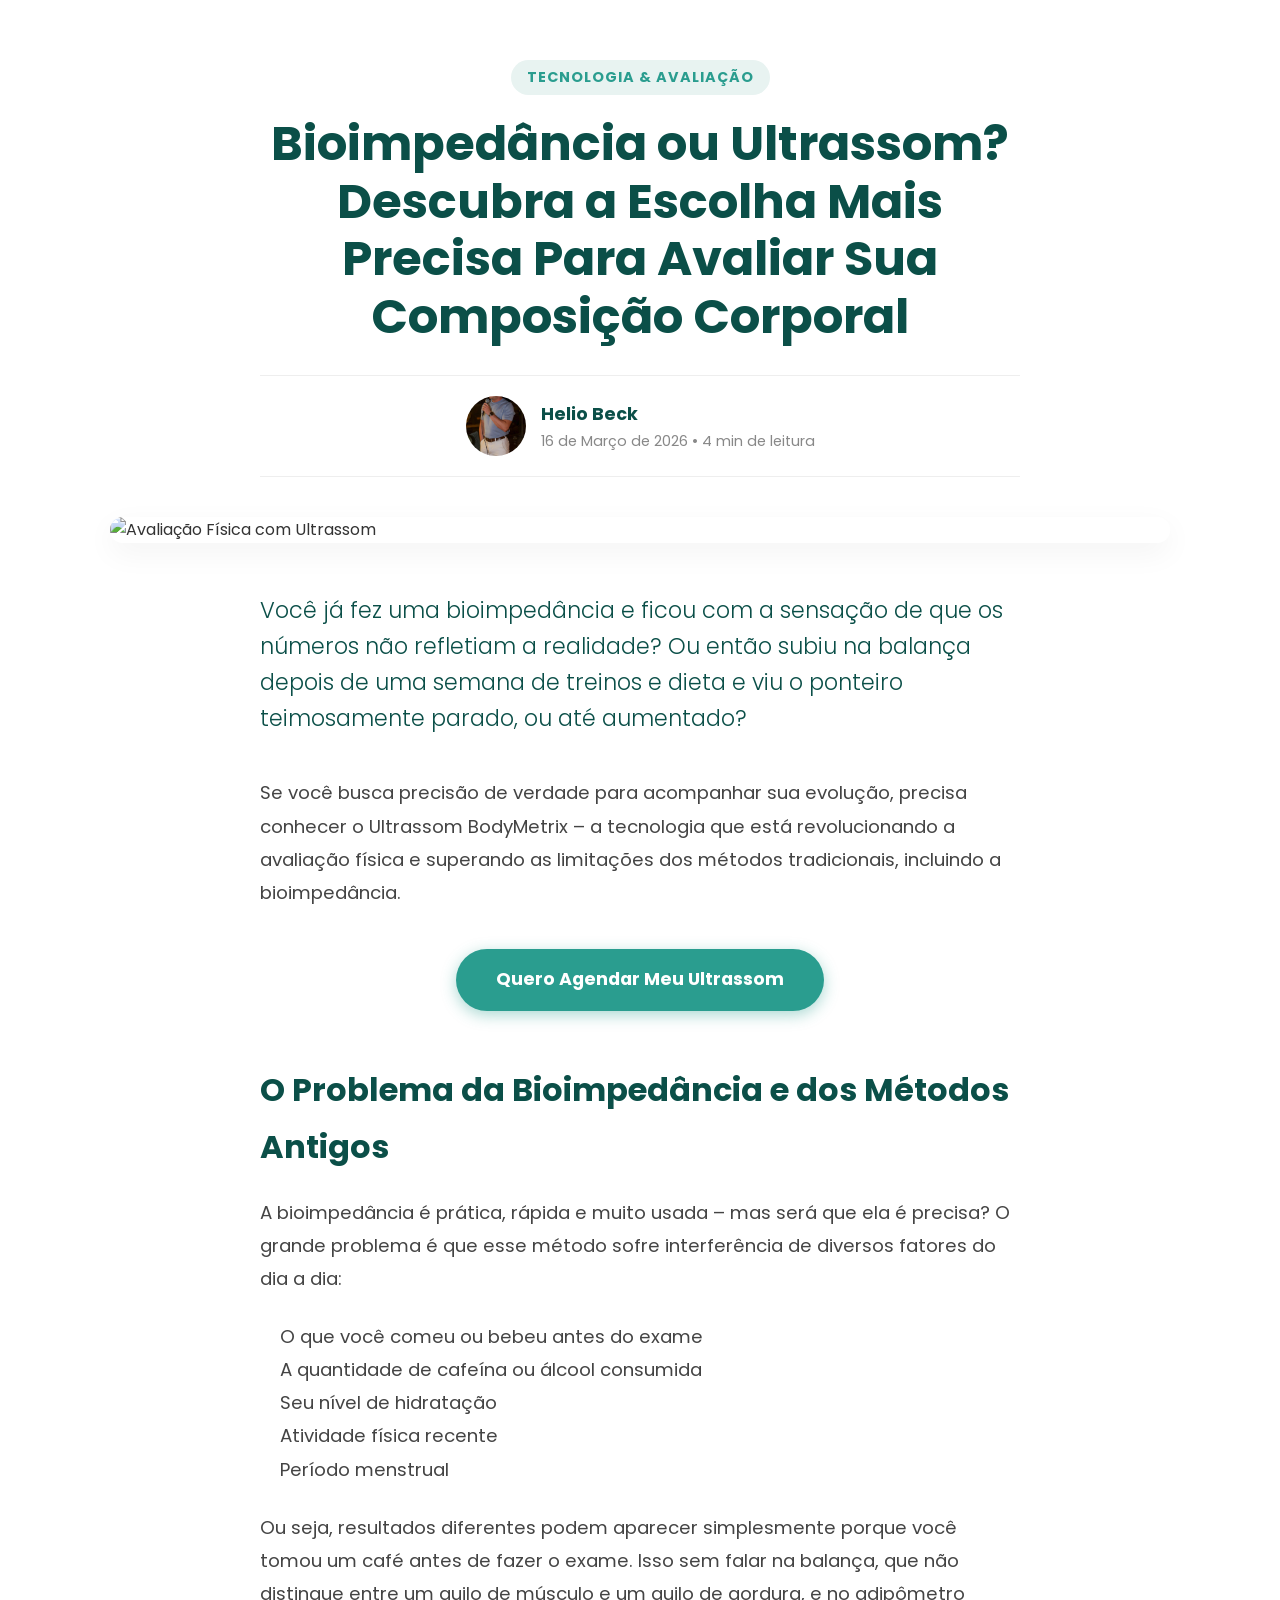
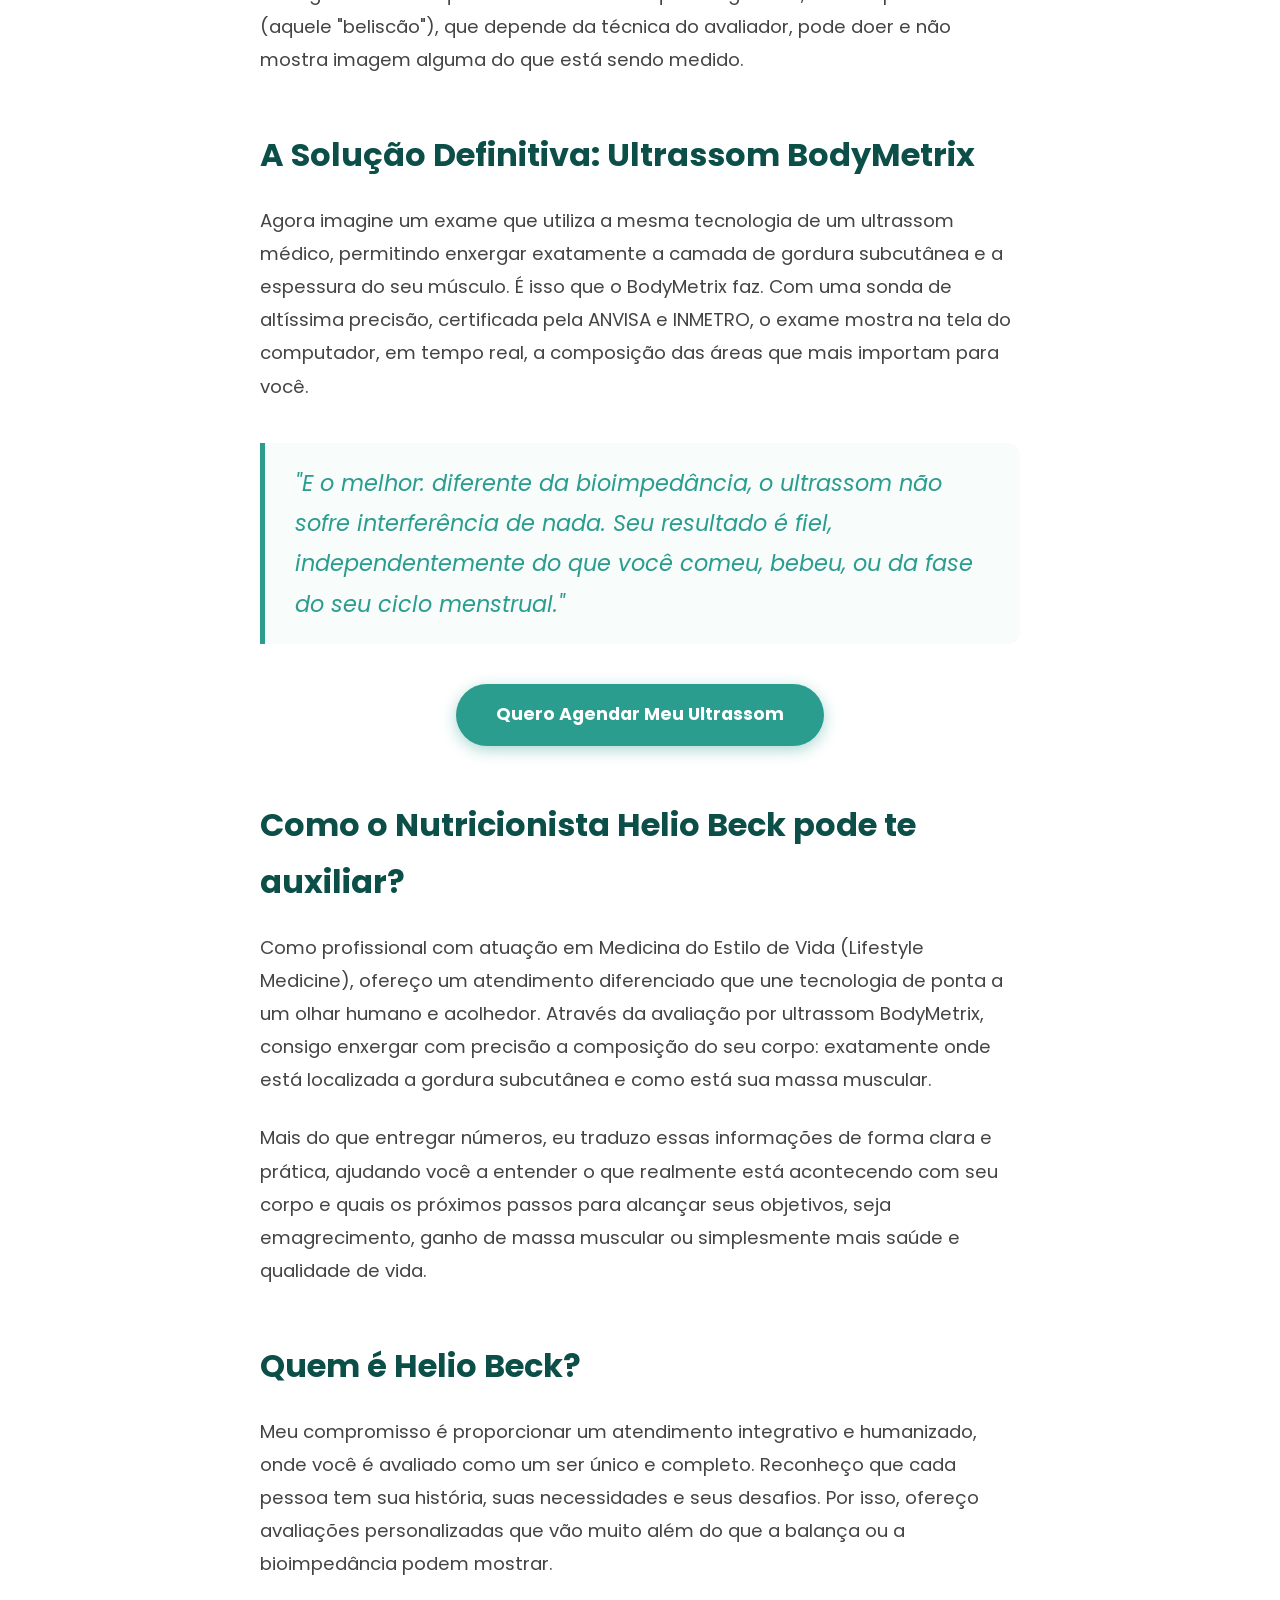
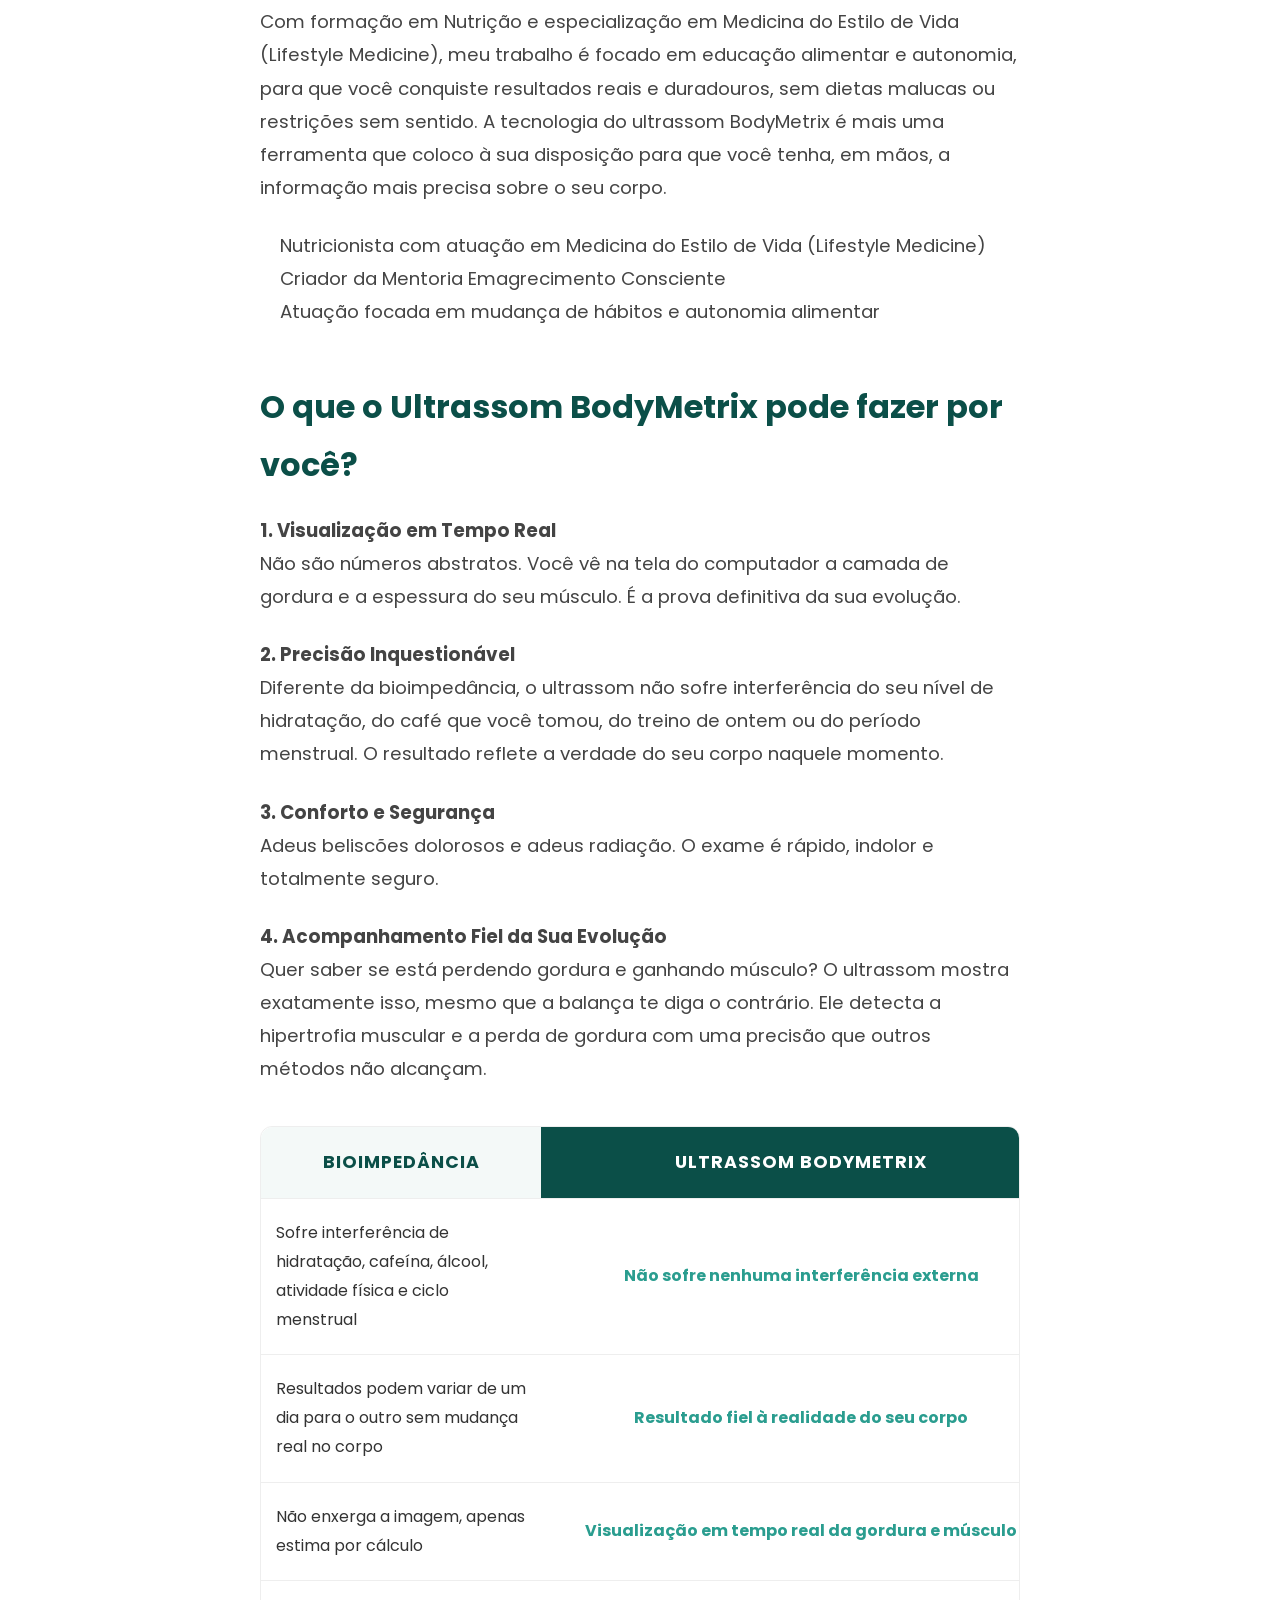
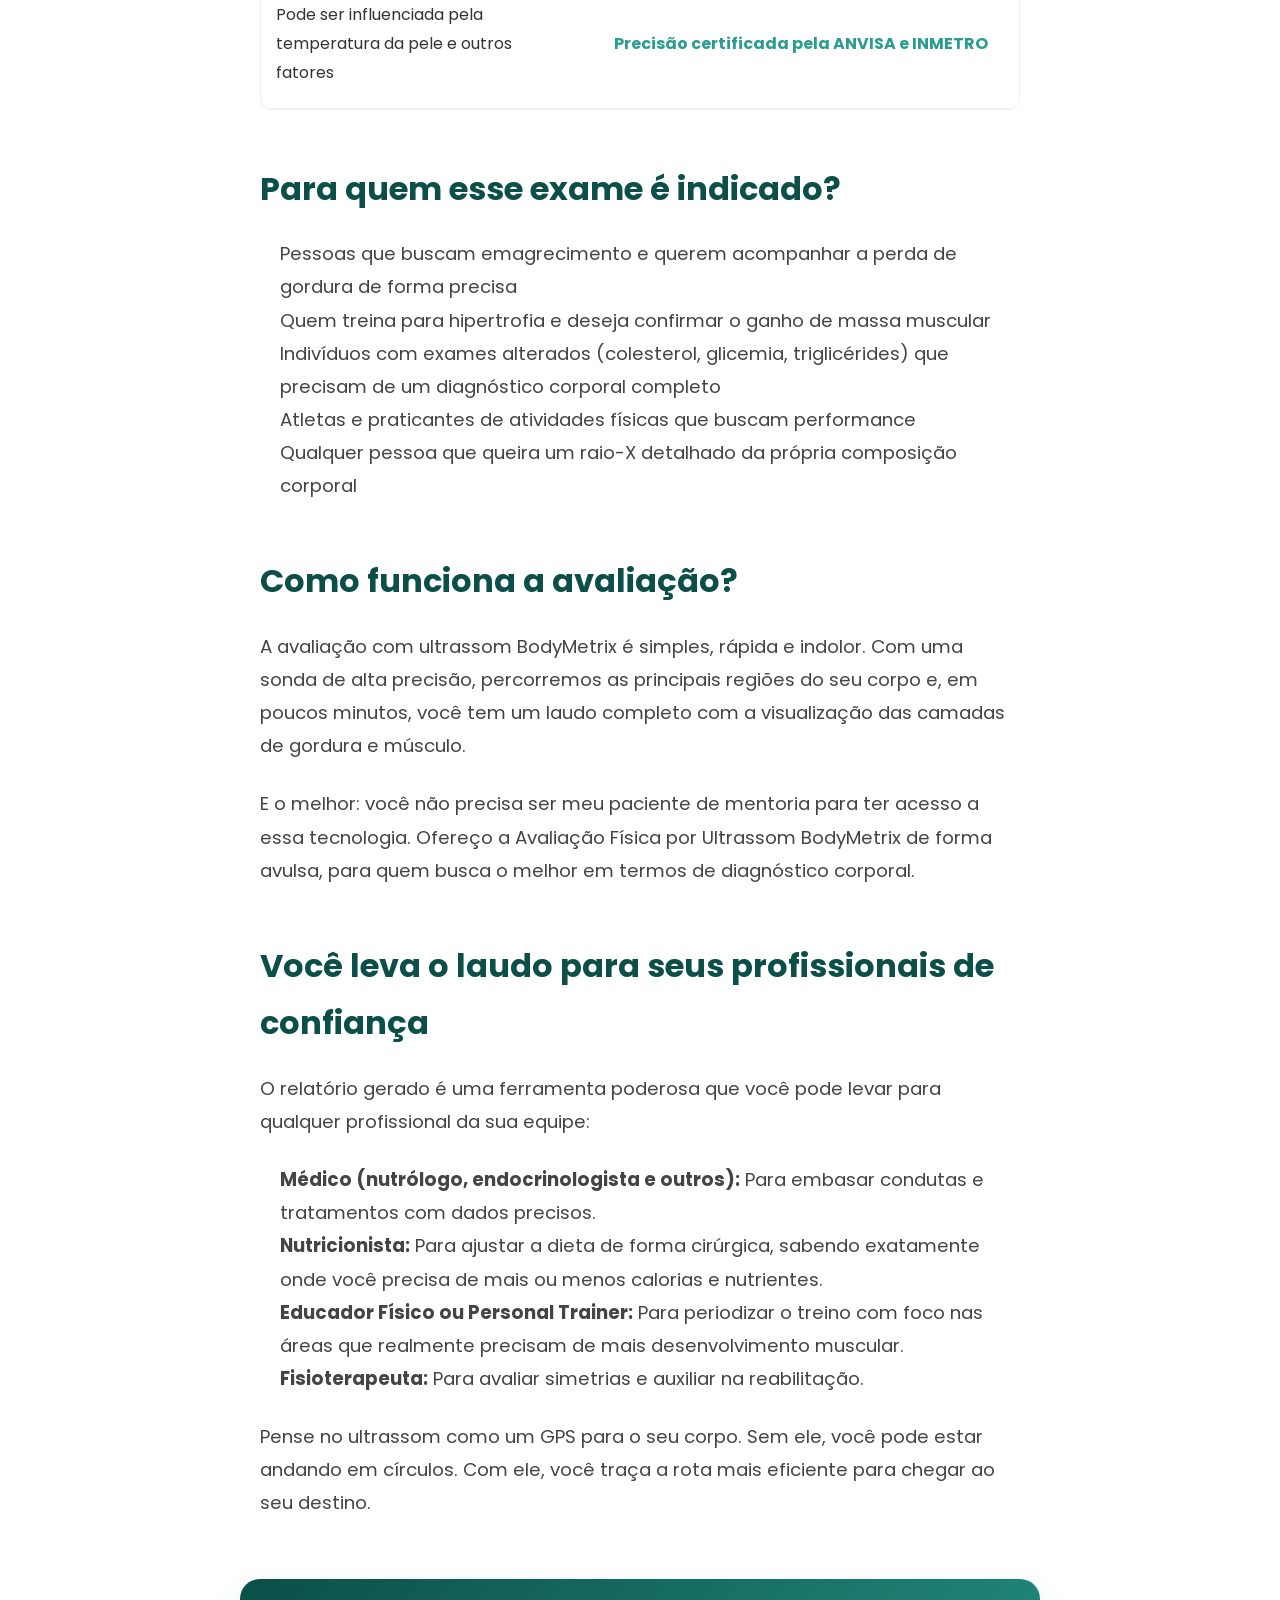
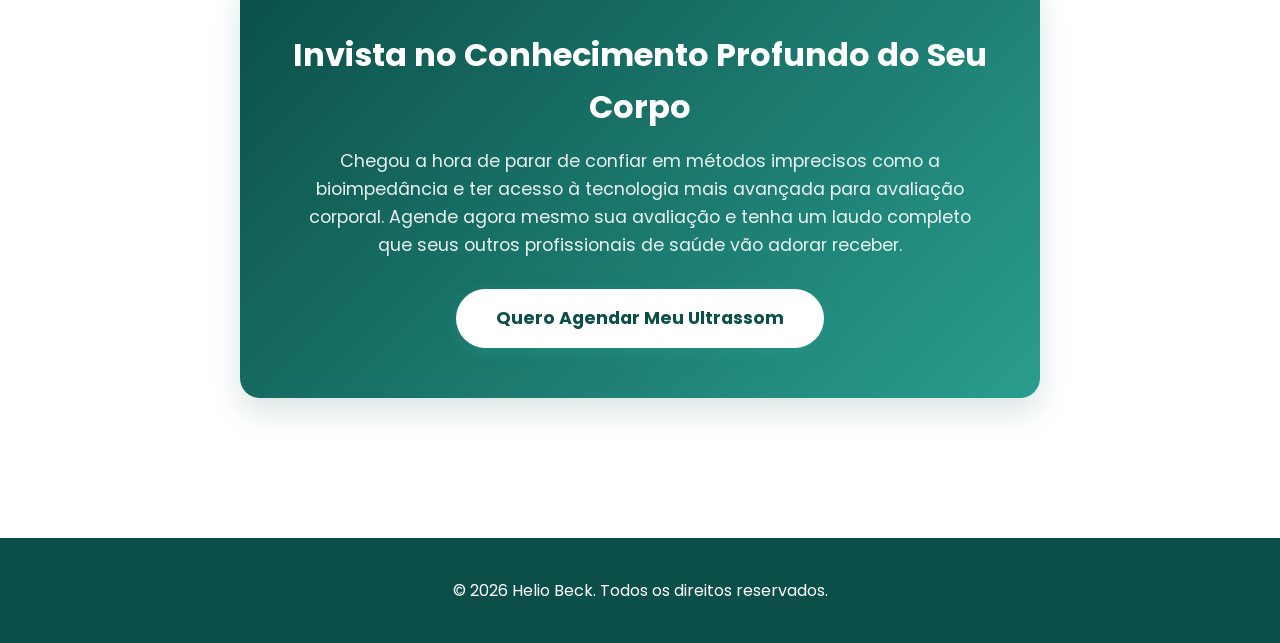
==== artigo.html @ 1b7d2c70 "Paginas blog e artigo criadas, assim como o CSS pra elas e o JS pro blog" ====
<!DOCTYPE html>
<html lang="pt-BR">
<head>
    <meta charset="UTF-8">
    <meta name="viewport" content="width=device-width, initial-scale=1.0">
    <title>Bioimpedância ou Ultrassom? | Helio Beck</title>
    
    <link rel="stylesheet" href="CSS/style.css">
    <link rel="stylesheet" href="CSS/artigo.css">
    
    <link href="https://fonts.googleapis.com/css2?family=Poppins:wght@300;400;600;700&display=swap" rel="stylesheet">
</head>
<body>

    <main class="post-section">
        
        <div class="post-header container-sm">
            <span class="post-tag">Tecnologia & Avaliação</span>
            <h1 class="post-title">Bioimpedância ou Ultrassom? Descubra a Escolha Mais Precisa Para Avaliar Sua Composição Corporal</h1>
            
            <div class="post-meta">
                <div class="author-info">
                    <img src="IMG/WhatsApp Image 2026-03-05 at 21.30.49.jpeg" alt="Helio Beck" class="author-avatar">
                    <div>
                        <strong>Helio Beck</strong>
                        <span>16 de Março de 2026 • 4 min de leitura</span>
                    </div>
                </div>
            </div>
        </div>

        <div class="post-cover container">
            <img src="https://images.unsplash.com/photo-1579684385127-1ef15d508118?ixlib=rb-1.2.1&auto=format&fit=crop&w=1200&q=80" alt="Avaliação Física com Ultrassom">
        </div>

        <article class="post-content container-sm">
            
            <p class="lead">Você já fez uma bioimpedância e ficou com a sensação de que os números não refletiam a realidade? Ou então subiu na balança depois de uma semana de treinos e dieta e viu o ponteiro teimosamente parado, ou até aumentado?</p>

            <p>Se você busca precisão de verdade para acompanhar sua evolução, precisa conhecer o Ultrassom BodyMetrix – a tecnologia que está revolucionando a avaliação física e superando as limitações dos métodos tradicionais, incluindo a bioimpedância.</p>

            <div style="text-align: center; margin: 40px 0;">
                <a href="index.html#contato" class="btn">Quero Agendar Meu Ultrassom</a>
            </div>

            <h2>O Problema da Bioimpedância e dos Métodos Antigos</h2>
            <p>A bioimpedância é prática, rápida e muito usada – mas será que ela é precisa? O grande problema é que esse método sofre interferência de diversos fatores do dia a dia:</p>
            
            <ul style="margin-bottom: 25px; padding-left: 20px;">
                <li>O que você comeu ou bebeu antes do exame</li>
                <li>A quantidade de cafeína ou álcool consumida</li>
                <li>Seu nível de hidratação</li>
                <li>Atividade física recente</li>
                <li>Período menstrual</li>
            </ul>

            <p>Ou seja, resultados diferentes podem aparecer simplesmente porque você tomou um café antes de fazer o exame. Isso sem falar na balança, que não distingue entre um quilo de músculo e um quilo de gordura, e no adipômetro (aquele "beliscão"), que depende da técnica do avaliador, pode doer e não mostra imagem alguma do que está sendo medido.</p>

            <h2>A Solução Definitiva: Ultrassom BodyMetrix</h2>
            <p>Agora imagine um exame que utiliza a mesma tecnologia de um ultrassom médico, permitindo enxergar exatamente a camada de gordura subcutânea e a espessura do seu músculo. É isso que o BodyMetrix faz. Com uma sonda de altíssima precisão, certificada pela ANVISA e INMETRO, o exame mostra na tela do computador, em tempo real, a composição das áreas que mais importam para você.</p>
            
            <blockquote>
                "E o melhor: diferente da bioimpedância, o ultrassom não sofre interferência de nada. Seu resultado é fiel, independentemente do que você comeu, bebeu, ou da fase do seu ciclo menstrual."
            </blockquote>

            <div style="text-align: center; margin: 40px 0;">
                <a href="index.html#contato" class="btn">Quero Agendar Meu Ultrassom</a>
            </div>

            <h2>Como o Nutricionista Helio Beck pode te auxiliar?</h2>
            <p>Como profissional com atuação em Medicina do Estilo de Vida (Lifestyle Medicine), ofereço um atendimento diferenciado que une tecnologia de ponta a um olhar humano e acolhedor. Através da avaliação por ultrassom BodyMetrix, consigo enxergar com precisão a composição do seu corpo: exatamente onde está localizada a gordura subcutânea e como está sua massa muscular.</p>
            
            <p>Mais do que entregar números, eu traduzo essas informações de forma clara e prática, ajudando você a entender o que realmente está acontecendo com seu corpo e quais os próximos passos para alcançar seus objetivos, seja emagrecimento, ganho de massa muscular ou simplesmente mais saúde e qualidade de vida.</p>

            <h2>Quem é Helio Beck?</h2>
            <p>Meu compromisso é proporcionar um atendimento integrativo e humanizado, onde você é avaliado como um ser único e completo. Reconheço que cada pessoa tem sua história, suas necessidades e seus desafios. Por isso, ofereço avaliações personalizadas que vão muito além do que a balança ou a bioimpedância podem mostrar.</p>
            
            <p>Com formação em Nutrição e especialização em Medicina do Estilo de Vida (Lifestyle Medicine), meu trabalho é focado em educação alimentar e autonomia, para que você conquiste resultados reais e duradouros, sem dietas malucas ou restrições sem sentido. A tecnologia do ultrassom BodyMetrix é mais uma ferramenta que coloco à sua disposição para que você tenha, em mãos, a informação mais precisa sobre o seu corpo.</p>
            
            <ul style="margin-bottom: 25px; padding-left: 20px;">
                <li>Nutricionista com atuação em Medicina do Estilo de Vida (Lifestyle Medicine)</li>
                <li>Criador da Mentoria Emagrecimento Consciente</li>
                <li>Atuação focada em mudança de hábitos e autonomia alimentar</li>
            </ul>

            <h2>O que o Ultrassom BodyMetrix pode fazer por você?</h2>
            
            <p><strong>1. Visualização em Tempo Real</strong><br>
            Não são números abstratos. Você vê na tela do computador a camada de gordura e a espessura do seu músculo. É a prova definitiva da sua evolução.</p>
            
            <p><strong>2. Precisão Inquestionável</strong><br>
            Diferente da bioimpedância, o ultrassom não sofre interferência do seu nível de hidratação, do café que você tomou, do treino de ontem ou do período menstrual. O resultado reflete a verdade do seu corpo naquele momento.</p>
            
            <p><strong>3. Conforto e Segurança</strong><br>
            Adeus beliscões dolorosos e adeus radiação. O exame é rápido, indolor e totalmente seguro.</p>
            
            <p><strong>4. Acompanhamento Fiel da Sua Evolução</strong><br>
            Quer saber se está perdendo gordura e ganhando músculo? O ultrassom mostra exatamente isso, mesmo que a balança te diga o contrário. Ele detecta a hipertrofia muscular e a perda de gordura com uma precisão que outros métodos não alcançam.</p>

            <div class="table-responsive" style="margin: 40px 0; border-radius: 12px; overflow: hidden; border: 1px solid #eee;">
                <table class="comparison-table" style="margin: 0; box-shadow: none;">
                    <thead>
                        <tr>
                            <th style="background-color: #f4f9f8; color: var(--secondary-color);">Bioimpedância</th>
                            <th style="background-color: var(--secondary-color); color: white;">Ultrassom BodyMetrix</th>
                        </tr>
                    </thead>
                    <tbody>
                        <tr>
                            <td>Sofre interferência de hidratação, cafeína, álcool, atividade física e ciclo menstrual</td>
                            <td style="color: var(--primary-color); font-weight: bold;">Não sofre nenhuma interferência externa</td>
                        </tr>
                        <tr>
                            <td>Resultados podem variar de um dia para o outro sem mudança real no corpo</td>
                            <td style="color: var(--primary-color); font-weight: bold;">Resultado fiel à realidade do seu corpo</td>
                        </tr>
                        <tr>
                            <td>Não enxerga a imagem, apenas estima por cálculo</td>
                            <td style="color: var(--primary-color); font-weight: bold;">Visualização em tempo real da gordura e músculo</td>
                        </tr>
                        <tr>
                            <td>Pode ser influenciada pela temperatura da pele e outros fatores</td>
                            <td style="color: var(--primary-color); font-weight: bold;">Precisão certificada pela ANVISA e INMETRO</td>
                        </tr>
                    </tbody>
                </table>
            </div>

            <h2>Para quem esse exame é indicado?</h2>
            <ul style="margin-bottom: 25px; padding-left: 20px;">
                <li>Pessoas que buscam emagrecimento e querem acompanhar a perda de gordura de forma precisa</li>
                <li>Quem treina para hipertrofia e deseja confirmar o ganho de massa muscular</li>
                <li>Indivíduos com exames alterados (colesterol, glicemia, triglicérides) que precisam de um diagnóstico corporal completo</li>
                <li>Atletas e praticantes de atividades físicas que buscam performance</li>
                <li>Qualquer pessoa que queira um raio-X detalhado da própria composição corporal</li>
            </ul>

            <h2>Como funciona a avaliação?</h2>
            <p>A avaliação com ultrassom BodyMetrix é simples, rápida e indolor. Com uma sonda de alta precisão, percorremos as principais regiões do seu corpo e, em poucos minutos, você tem um laudo completo com a visualização das camadas de gordura e músculo.</p>
            <p>E o melhor: você não precisa ser meu paciente de mentoria para ter acesso a essa tecnologia. Ofereço a Avaliação Física por Ultrassom BodyMetrix de forma avulsa, para quem busca o melhor em termos de diagnóstico corporal.</p>

            <h2>Você leva o laudo para seus profissionais de confiança</h2>
            <p>O relatório gerado é uma ferramenta poderosa que você pode levar para qualquer profissional da sua equipe:</p>
            <ul style="margin-bottom: 25px; padding-left: 20px;">
                <li><strong>Médico (nutrólogo, endocrinologista e outros):</strong> Para embasar condutas e tratamentos com dados precisos.</li>
                <li><strong>Nutricionista:</strong> Para ajustar a dieta de forma cirúrgica, sabendo exatamente onde você precisa de mais ou menos calorias e nutrientes.</li>
                <li><strong>Educador Físico ou Personal Trainer:</strong> Para periodizar o treino com foco nas áreas que realmente precisam de mais desenvolvimento muscular.</li>
                <li><strong>Fisioterapeuta:</strong> Para avaliar simetrias e auxiliar na reabilitação.</li>
            </ul>
            
            <p>Pense no ultrassom como um GPS para o seu corpo. Sem ele, você pode estar andando em círculos. Com ele, você traça a rota mais eficiente para chegar ao seu destino.</p>

        </article>

        <div class="post-cta container-sm">
            <h3>Invista no Conhecimento Profundo do Seu Corpo</h3>
            <p>Chegou a hora de parar de confiar em métodos imprecisos como a bioimpedância e ter acesso à tecnologia mais avançada para avaliação corporal. Agende agora mesmo sua avaliação e tenha um laudo completo que seus outros profissionais de saúde vão adorar receber.</p>
            <a href="index.html#contato" class="btn">Quero Agendar Meu Ultrassom</a>
        </div>

    </main>

    <footer style="background-color: var(--secondary-color); padding: 40px 0; text-align: center; color: white; margin-top: 60px;">
        <p>&copy; 2026 Helio Beck. Todos os direitos reservados.</p>
    </footer>

</body>
</html>
---- CSS/style.css ----
/* ==================================================
   HELIO BECK - LIFESTYLE MEDICINE & NUTRITION
   Autor: Arthur Alvarenga
================================================== */

/* --- Reset e Variáveis --- */
:root {
    --primary-color: #2A9D8F;
    --secondary-color: #0B4F48;
    --text-color: #333333;
    --light-bg: #F4F9F8;
    --white: #ffffff;
    --font-main: 'Poppins', 'Segoe UI', Tahoma, Geneva, Verdana, sans-serif;
}

* {
    margin: 0;
    padding: 0;
    box-sizing: border-box;
}

html {
    scroll-behavior: smooth;
    scroll-padding-top: 80px;
}

body {
    font-family: var(--font-main);
    color: var(--text-color);
    line-height: 1.6;
    background-color: var(--white);
}

a {
    text-decoration: none;
    color: inherit;
    transition: 0.3s;
}

ul {
    list-style: none;
}

img {
    max-width: 100%;
    display: block;
}

/* --- Layout Geral --- */
.container {
    max-width: 1100px;
    margin: 0 auto;
    padding: 0 20px;
}

section {
    padding-top: 140px;
    padding-bottom: 100px;
}

/* --- Títulos das Seções --- */
h2 {
    text-align: center;
    font-size: 2.5rem;
    margin-bottom: 50px;
    color: var(--secondary-color);
    position: relative;
}

h2::after {
    content: '';
    display: block;
    width: 60px;
    height: 4px;
    background-color: var(--primary-color);
    margin: 15px auto 0;
    border-radius: 2px;
}

/* --- Header & Nav --- */
header {
    background-color: var(--white);
    box-shadow: 0 2px 10px rgba(11, 79, 72, 0.1);
    position: fixed;
    width: 100%;
    top: 0;
    z-index: 1000;
}

.logo-link {
    display: block;
    height: 100px;
    width: 250px;
    overflow: hidden;
    position: relative;
}

.logo-img {
    height: 150px;
    width: auto;
    margin-top: -25px;
    margin-left: -20px;
}

.nav-container {
    display: flex;
    justify-content: space-between;
    align-items: center;
    height: 100px;
}

.nav-links {
    display: flex;
    gap: 25px;
    font-weight: 500;
}

.nav-links a:hover {
    color: var(--primary-color);
}

.nav-btn {
    background-color: var(--secondary-color);
    color: var(--white) !important;
    padding: 10px 24px;
    border-radius: 50px;
    font-weight: 600;
}

.nav-btn:hover {
    background-color: var(--primary-color);
    box-shadow: 0 4px 10px rgba(42, 157, 143, 0.3);
}

.menu-toggle {
    display: none;
}

/* --- HERO SECTION --- */
.hero {
    min-height: 100vh;
    width: 100%;
    display: flex;
    align-items: center;
    justify-content: center;
    text-align: center;
    padding-top: 100px;
    padding-bottom: 0px;
    position: relative;
    overflow: hidden;
    color: var(--white);
    background: linear-gradient(-45deg, #0B4F48, #1a6b63, #2A9D8F, #0e524b);
    background-size: 400% 400%;
    animation: gradientBG 7s ease infinite;
}

.hero::before {
    content: '';
    position: absolute;
    top: -50%;
    left: -50%;
    width: 200%;
    height: 200%;
    background-image: radial-gradient(circle, rgba(255,255,255,0.15) 1px, transparent 2px);
    background-size: 40px 40px;
    animation: moveParticles 60s linear infinite;
    pointer-events: none;
    opacity: 0.7;
}

.hero-content {
    z-index: 2;
    position: relative;
}

.hero-subtitle {
    font-size: 1.5rem;
    font-weight: 300;
    margin-bottom: 1.5rem;
    letter-spacing: 2px;
    text-transform: uppercase;
}

/* Botões Globais */
.btn {
    display: inline-block;
    background-color: var(--primary-color);
    color: var(--white);
    padding: 15px 40px;
    border-radius: 50px;
    font-weight: bold;
    font-size: 1.1rem;
    box-shadow: 0 4px 15px rgba(42, 157, 143, 0.4);
    transition: transform 0.3s, background-color 0.3s;
    border: none;
    cursor: pointer;
}

.btn:hover {
    background-color: var(--white);
    color: var(--secondary-color);
    transform: translateY(-3px);
}

/* --- SEÇÃO SOBRE MIM --- */
.sobre-section {
    padding: 80px 0;
    background-color: var(--white);
}

.sobre-container {
    display: flex;
    align-items: center;
    gap: 60px;
    justify-content: space-between;
}

.sobre-content {
    flex: 1.2;
}

.sobre-image {
    flex: 0.8;
    text-align: right;
}

.sobre-image img {
    border-radius: 16px;
    box-shadow: 0 15px 30px rgba(0,0,0,0.08);
    object-fit: cover;
}

.sobre-content h2 {
    color: var(--secondary-color);
    font-size: 2.2rem;
    margin-bottom: 8px;
    text-align: left;
}

.sobre-content h2::after {
    margin: 15px 0 0;
}

.sobre-subtitle {
    color: var(--primary-color);
    font-size: 1.05rem;
    font-weight: 700;
    text-transform: uppercase;
    letter-spacing: 0.5px;
    margin-bottom: 25px;
    line-height: 1.4;
}

.sobre-content p {
    color: #555;
    font-size: 1.05rem;
    margin-bottom: 15px;
}

.pilares-grid {
    display: grid;
    grid-template-columns: 1fr 1fr;
    gap: 20px;
    margin-top: 35px;
}

.pilar-item {
    display: flex;
    align-items: flex-start;
    gap: 15px;
    background: #f8fcfb;
    padding: 18px;
    border-radius: 12px;
    border-left: 4px solid var(--primary-color);
    transition: transform 0.3s ease;
}

.pilar-item:hover {
    transform: translateX(5px);
    background: var(--white);
    box-shadow: 0 5px 15px rgba(42, 157, 143, 0.1);
}

.pilar-icon {
    font-size: 1.8rem;
    line-height: 1;
}

.pilar-texto h4 {
    color: var(--secondary-color);
    font-size: 1.05rem;
    margin-bottom: 5px;
}

.pilar-texto p {
    font-size: 0.9rem;
    margin-bottom: 0;
    color: #666;
}

/* --- SEÇÃO JORNADA --- */
.journey-section {
    background-color: var(--white);
    position: relative;
    padding-bottom: 100px;
}

.section-subtitle {
    text-align: center;
    max-width: 600px;
    margin: -30px auto 50px auto;
    color: #666;
    font-size: 1.1rem;
}

.journey-grid {
    display: grid;
    grid-template-columns: repeat(auto-fit, minmax(300px, 1fr));
    gap: 30px;
}

.journey-card {
    background: #fff;
    border: 1px solid rgba(0,0,0,0.05);
    border-radius: 16px;
    padding: 40px 30px;
    position: relative;
    box-shadow: 0 5px 20px rgba(0,0,0,0.03);
    transition: all 0.8s cubic-bezier(0.23, 1, 0.32, 1);
    overflow: hidden;
    z-index: 1;
}

.journey-card:hover {
    transform: translateY(-10px);
    box-shadow: 0 30px 60px rgba(11, 79, 72, 0.15);
    border-color: var(--primary-color);
    background: linear-gradient(135deg, #f8fcfb 0%, #e0f2f1 100%);
}

.journey-number {
    position: absolute;
    top: -5px;
    right: 5px;
    font-size: 7rem;
    font-weight: 700;
    color: var(--primary-color);
    line-height: 1;
    z-index: -1;
    opacity: 0.03;
    transform: scale(0.9);
    transition: all 1.7s cubic-bezier(0.23, 1, 0.32, 1);
}

.journey-card:hover .journey-number {
    opacity: 0.2;
    transform: scale(1.1);
}

.journey-card h3 {
    font-size: 1.3rem;
    color: var(--secondary-color);
    margin-bottom: 15px;
    position: relative;
}

.journey-card p {
    font-size: 0.95rem;
    color: #666;
    position: relative;
}

/* --- SEÇÃO TECNOLOGIA --- */
.tech-section {
    background-color: #f8fcfb;
    padding-bottom: 120px;
}

.tech-header {
    text-align: center;
    max-width: 800px;
    margin: 0 auto 60px auto;
}

.tech-header h2 { margin-bottom: 0; }
.tech-header .section-subtitle { margin-top: 30px; }

.tech-content {
    display: flex;
    align-items: center;
    gap: 60px;
    margin-bottom: 80px;
}

.tech-text { flex: 1.2; }

.tech-text h3 {
    color: var(--secondary-color);
    font-size: 1.8rem;
    margin-bottom: 20px;
    font-weight: 700;
}

.tech-text p {
    font-size: 1.05rem;
    color: #555;
    margin-bottom: 30px;
}

.tech-benefits-list {
    display: flex;
    flex-direction: column;
    gap: 25px;
}

.tech-benefits-list li {
    display: flex;
    align-items: flex-start;
    gap: 15px;
}

.tech-check {
    font-size: 1.5rem;
    background: var(--white);
    width: 50px;
    height: 50px;
    display: flex;
    align-items: center;
    justify-content: center;
    border-radius: 12px;
    box-shadow: 0 5px 15px rgba(42, 157, 143, 0.15);
    flex-shrink: 0;
}

.tech-benefits-list strong {
    color: var(--secondary-color);
    display: block;
    margin-bottom: 5px;
    font-size: 1.1rem;
}

.tech-benefits-list div {
    color: #666;
    font-size: 0.95rem;
}

.tech-image-wrapper {
    flex: 1;
    position: relative;
    border-radius: 20px;
}

.tech-image-wrapper img {
    border-radius: 20px;
    box-shadow: 0 20px 40px rgba(0,0,0,0.1);
    position: relative;
    z-index: 2;
}

.tech-badge {
    position: absolute;
    bottom: -20px;
    left: -20px;
    background: var(--primary-color);
    color: var(--white);
    padding: 20px 30px;
    border-radius: 16px;
    box-shadow: 0 10px 20px rgba(42, 157, 143, 0.3);
    z-index: 3;
    animation: floatBadge 4s ease-in-out infinite;
}

.tech-badge span {
    display: block;
    font-size: 0.85rem;
    text-transform: uppercase;
    letter-spacing: 1px;
    opacity: 0.8;
}

.tech-badge strong {
    font-size: 1.5rem;
    font-weight: 700;
}

.tech-comparison-wrapper {
    background: var(--white);
    border-radius: 20px;
    padding: 40px;
    box-shadow: 0 15px 40px rgba(0,0,0,0.04);
    border: 1px solid rgba(0,0,0,0.05);
}

.comparison-title {
    text-align: center;
    color: var(--secondary-color);
    font-size: 1.8rem;
    margin-bottom: 30px;
}

.tech-table th { background-color: #f4f9f8; }
.tech-table td:not(:first-child) { font-size: 0.95rem; }

/* --- SEÇÃO PACOTES --- */
.pricing-section {
    background-color: #f9f9f9;
    padding-bottom: 100px;
}

.pricing-grid {
    display: grid;
    grid-template-columns: repeat(auto-fit, minmax(320px, 1fr));
    gap: 30px;
    margin-top: 40px;
    align-items: center; 
}

.pricing-card {
    background: var(--white);
    border-radius: 20px;
    padding: 40px 30px;
    box-shadow: 0 10px 30px rgba(0,0,0,0.05);
    border: 1px solid rgba(0,0,0,0.05);
    display: flex;
    flex-direction: column;
    height: 100%;
    position: relative;
    z-index: 1;
    transition: all 0.4s cubic-bezier(0.25, 0.8, 0.25, 1);
}

.pricing-grid:has(.pricing-card:hover) .pricing-card:not(:hover) {
    filter: blur(4px);
    opacity: 0.6;
    transform: scale(0.98);
}

.pricing-card:hover {
    transform: scale(1.05) translateY(-10px); 
    box-shadow: 0 25px 50px rgba(11, 79, 72, 0.2); 
    border-color: var(--primary-color);
    z-index: 2; 
}

.pricing-header {
    text-align: center;
    margin-bottom: 20px;
    border-bottom: 1px solid #eee;
    padding-bottom: 20px;
}

.pricing-header h3 {
    color: var(--secondary-color);
    font-size: 1.8rem;
    font-weight: 700;
}

.plan-duration {
    color: var(--primary-color);
    font-weight: 600;
    font-size: 0.95rem;
    text-transform: uppercase;
    letter-spacing: 1px;
}

.pricing-focus {
    background: var(--light-bg);
    text-align: center;
    padding: 10px;
    border-radius: 8px;
    margin-bottom: 25px;
    font-size: 0.9rem;
    color: var(--secondary-color);
    font-weight: 600;
}

.pricing-features {
    flex-grow: 1;
    margin-bottom: 30px;
}

.pricing-features li {
    margin-bottom: 15px;
    font-size: 0.95rem;
    color: #555;
    position: relative;
    padding-left: 25px;
}

.pricing-features li::before {
    content: '✓';
    position: absolute;
    left: 0;
    top: 0;
    color: var(--primary-color);
    font-weight: 900;
}

.pricing-price {
    text-align: center;
    margin-bottom: 30px;
    font-size: 3rem;
    font-weight: 700;
    color: var(--secondary-color);
    line-height: 1;
}

.pricing-price .currency {
    font-size: 1.5rem;
    vertical-align: super;
    margin-right: 5px;
    color: #888;
}

.pricing-price .installments {
    display: block;
    font-size: 0.9rem;
    color: #888;
    font-weight: 400;
    margin-top: 10px;
}

.pricing-btn {
    text-align: center;
    width: 100%;
    padding: 15px;
    font-size: 1rem;
    border: 2px solid var(--primary-color);
    background: transparent;
    color: var(--primary-color);
    border-radius: 50px;
    font-weight: bold;
    transition: 0.3s;
}

.pricing-btn:hover {
    background: var(--primary-color);
    color: var(--white);
}

.popular-tag {
    position: absolute;
    top: -15px;
    left: 50%;
    transform: translateX(-50%);
    background: var(--primary-color);
    color: var(--white);
    padding: 5px 20px;
    border-radius: 20px;
    font-size: 0.8rem;
    font-weight: 700;
    letter-spacing: 1px;
    text-transform: uppercase;
}

.premium-pricing {
    background: var(--secondary-color); 
}

.premium-pricing .pricing-header h3,
.premium-pricing .plan-duration,
.premium-pricing .pricing-features li,
.premium-pricing .pricing-price {
    color: var(--white);
}

.premium-pricing .pricing-price .currency,
.premium-pricing .pricing-price .installments {
    color: rgba(255,255,255,0.7);
}

.premium-pricing .pricing-focus {
    background: rgba(255,255,255,0.1);
    color: var(--white);
}

.premium-pricing .pricing-btn {
    border-color: var(--white);
    color: var(--white);
}

.premium-pricing .pricing-btn:hover {
    background: var(--white);
    color: var(--secondary-color);
}

/* --- CARDS SECUNDÁRIOS (Ultrassom e Ebook) --- */
.cards-secundarios-grid {
    display: grid;
    grid-template-columns: 1fr 1fr;
    gap: 30px;
    margin-top: 50px;
    align-items: stretch;
}

.card-ultrassom {
    background-color: var(--white);
    border-radius: 16px;
    box-shadow: 0 8px 25px rgba(0,0,0,0.04);
    border-left: 6px solid var(--secondary-color);
    padding: 35px 30px;
    display: flex;
    flex-direction: column;
}

.tag-avulso, .tag-gratis-reversa {
    padding: 6px 16px;
    border-radius: 20px;
    font-size: 0.85rem;
    font-weight: 700;
    display: inline-block;
    margin-bottom: 20px;
    align-self: flex-start;
}

.tag-avulso {
    background-color: #e8f3f1;
    color: var(--primary-color);
}

.card-ultrassom h3 {
    color: var(--secondary-color);
    font-size: 1.6rem;
    margin-bottom: 15px;
    line-height: 1.3;
}

.card-ultrassom p {
    color: #555;
    font-size: 0.95rem;
    line-height: 1.6;
    margin-bottom: 30px;
    flex-grow: 1;
}

.card-ultrassom-footer {
    display: flex;
    justify-content: space-between;
    align-items: center;
    margin-top: auto;
}

.card-ultrassom-footer .preco {
    font-size: 2.2rem;
    font-weight: 800;
    color: var(--secondary-color);
    display: flex;
    align-items: flex-start;
    gap: 4px;
}

.card-ultrassom-footer .moeda {
    font-size: 1rem;
    margin-top: 6px;
    color: #777;
    font-weight: 700;
}

/* E-book Destaque */
.card-ebook-destaque {
    background: linear-gradient(135deg, var(--secondary-color) 0%, #146c63 100%);
    border-radius: 16px;
    padding: 30px;
    display: flex;
    align-items: center;
    gap: 25px;
    box-shadow: 0 12px 30px rgba(11, 79, 72, 0.15);
    transition: transform 0.3s ease;
}

.card-ebook-destaque:hover {
    transform: translateY(-3px);
}

.ebook-img-wrapper {
    flex: 0.8;
    display: flex;
    justify-content: center;
}

.ebook-img-wrapper img {
    max-width: 100%;
    filter: drop-shadow(0 10px 15px rgba(0,0,0,0.25));
    animation: floatBadge 6s ease-in-out infinite;
}

.ebook-info {
    flex: 1.2;
    display: flex;
    flex-direction: column;
    align-items: flex-start;
}

.tag-gratis-reversa {
    background-color: rgba(255, 255, 255, 0.2);
    color: var(--white);
}

.card-ebook-destaque h3 {
    color: var(--white);
    font-size: 1.6rem;
    margin-bottom: 15px;
    line-height: 1.3;
}

.card-ebook-destaque p {
    color: rgba(255, 255, 255, 0.9);
    font-size: 1rem;
    margin-bottom: 25px;
}

/* Botões Secundários */
.btn-teal, .btn-white {
    padding: 12px 24px;
    border-radius: 50px;
    font-size: 1rem;
    font-weight: bold;
    text-decoration: none;
    transition: all 0.3s ease;
    white-space: nowrap;
    display: inline-block;
}

.btn-teal {
    background-color: var(--primary-color);
    color: var(--white);
    box-shadow: 0 4px 15px rgba(42, 157, 143, 0.3);
}

.btn-teal:hover {
    background-color: var(--secondary-color);
    color: var(--white) !important;
    transform: translateY(-2px);
    box-shadow: 0 6px 20px rgba(11, 79, 72, 0.3);
}

.btn-white {
    background-color: var(--white);
    color: var(--secondary-color);
    box-shadow: 0 4px 15px rgba(0,0,0,0.1);
}

.btn-white:hover {
    background-color: #e8f3f1;
    color: var(--secondary-color) !important;
    transform: translateY(-2px);
    box-shadow: 0 6px 20px rgba(0,0,0,0.15);
}

/* --- TABELA COMPARATIVA --- */
.comparison-wrapper {
    margin-top: 80px;
    background: var(--white);
    border-radius: 20px;
    padding: 40px;
    box-shadow: 0 10px 30px rgba(0,0,0,0.03);
    border: 1px solid rgba(0,0,0,0.05);
}

.comparison-header {
    text-align: center;
    margin-bottom: 40px;
}

.comparison-header h3 {
    color: var(--secondary-color);
    font-size: 2rem;
    margin-bottom: 10px;
}

.comparison-header p {
    color: #666;
    font-size: 1.05rem;
}

.table-responsive {
    overflow-x: auto;
    border-radius: 12px;
}

.comparison-table {
    width: 100%;
    border-collapse: collapse;
    min-width: 800px;
    text-align: center;
}

.comparison-table th, 
.comparison-table td {
    padding: 20px 15px;
    border-bottom: 1px solid #eee;
}

.comparison-table td:first-child {
    text-align: left;
    color: var(--text-color);
    width: 35%;
}

.comparison-table th {
    background-color: var(--light-bg);
    color: var(--secondary-color);
    font-size: 1.1rem;
    font-weight: 700;
    text-transform: uppercase;
    letter-spacing: 1px;
}

.comparison-table th:first-child { border-top-left-radius: 12px; }
.comparison-table th:last-child { border-top-right-radius: 12px; }

.comparison-table td {
    color: #555;
    font-size: 1rem;
}

.comparison-table tbody tr:hover {
    background-color: #fcfcfc;
}

.empty-cell {
    color: #ccc !important;
    font-weight: 300;
}

.highlight-col {
    background-color: var(--secondary-color);
    color: var(--white) !important;
}

.comparison-table th.highlight-col {
    background-color: #083d38;
    color: var(--white);
    font-size: 1.2rem;
}

.highlight-col.check-cell {
    color: #48e5d2 !important;
    font-weight: 700;
}

/* --- SEÇÃO LIFESTYLE MEDICINE --- */
.lifestyle-section {
    background-color: var(--light-bg);
    text-align: center;
}

.lifestyle-header {
    max-width: 800px;
    margin: 0 auto 60px auto;
}

.tag {
    display: inline-block;
    background-color: rgba(42, 157, 143, 0.1);
    color: var(--primary-color);
    padding: 5px 15px;
    border-radius: 50px;
    font-size: 0.85rem;
    font-weight: 700;
    letter-spacing: 1px;
    margin-bottom: 20px;
}

.lifestyle-intro {
    font-size: 1.15rem;
    color: #555;
    line-height: 1.8;
}

.lifestyle-intro strong {
    color: var(--secondary-color);
}

.pillars-grid {
    display: grid;
    grid-template-columns: repeat(auto-fit, minmax(280px, 1fr));
    gap: 30px;
    margin-bottom: 50px;
}

.pillar-card {
    background: var(--white);
    padding: 40px 25px;
    border-radius: 20px;
    box-shadow: 0 10px 30px rgba(0,0,0,0.03);
    transition: 0.3s;
    border: 1px solid transparent;
}

.pillar-card:hover {
    transform: translateY(-5px);
    border-color: var(--primary-color);
    box-shadow: 0 20px 40px rgba(11, 79, 72, 0.1);
}

.pillar-icon {
    font-size: 3.5rem;
    margin-bottom: 20px;
    display: inline-block;
    filter: drop-shadow(0 5px 15px rgba(42, 157, 143, 0.2));
    transition: 0.3s;
}

.pillar-card:hover .pillar-icon {
    transform: scale(1.1) rotate(5deg);
}

.pillar-card h3 {
    color: var(--secondary-color);
    font-size: 1.25rem;
    margin-bottom: 15px;
    font-weight: 700;
}

.pillar-card p {
    font-size: 0.95rem;
    color: #666;
}

.lifestyle-cta p {
    font-size: 1.3rem;
    color: var(--secondary-color);
    font-weight: 300;
}

.lifestyle-cta strong {
    font-weight: 700;
    color: var(--primary-color);
}

/* --- SEÇÃO MENTORIA --- */
.mentorship-clean {
    background-color: var(--white);
    padding: 100px 0;
    border-top: 1px solid rgba(0,0,0,0.05);
}

.mentorship-header {
    text-align: center;
    max-width: 800px;
    margin: 0 auto 60px auto;
}

.mentorship-header h2 { margin-bottom: 0; }
.mentorship-header .section-subtitle {
    margin-top: 30px;
    font-size: 1.1rem;
    color: #555;
}

.mentorship-details {
    display: grid;
    grid-template-columns: 1fr 1fr;
    gap: 40px;
    margin-bottom: 60px;
}

.detail-card {
    background: #f8fcfb;
    padding: 40px;
    border-radius: 16px;
    border: 1px solid rgba(42, 157, 143, 0.1);
}

.detail-card h3 {
    color: var(--secondary-color);
    margin-bottom: 25px;
    font-size: 1.3rem;
    border-bottom: 2px solid var(--primary-color);
    padding-bottom: 10px;
    display: inline-block;
}

.clean-list {
    list-style: none;
    padding: 0;
}

.clean-list li {
    margin-bottom: 15px;
    position: relative;
    padding-left: 30px;
    color: #555;
    font-size: 1rem;
}

.check-list li::before {
    content: '→';
    position: absolute;
    left: 0;
    color: var(--primary-color);
    font-weight: bold;
}

.plus-list li::before {
    content: '✓';
    position: absolute;
    left: 0;
    color: var(--primary-color);
    font-weight: bold;
}

.plus-list li strong { color: var(--secondary-color); }

.mentorship-path { margin-bottom: 80px; }
.mentorship-path h3 {
    text-align: center;
    color: var(--secondary-color);
    margin-bottom: 40px;
    font-size: 1.8rem;
}

.path-grid {
    display: grid;
    grid-template-columns: repeat(auto-fit, minmax(240px, 1fr));
    gap: 30px;
}

.path-item {
    background: var(--white);
    padding: 30px;
    border-radius: 12px;
    box-shadow: 0 5px 20px rgba(0,0,0,0.04);
    border: 1px solid rgba(0,0,0,0.03);
    transition: 0.3s;
}

.path-item:hover {
    transform: translateY(-5px);
    border-color: var(--primary-color);
}

.path-number {
    display: inline-block;
    background: var(--light-bg);
    color: var(--primary-color);
    padding: 5px 12px;
    border-radius: 6px;
    font-weight: 700;
    font-size: 0.9rem;
    margin-bottom: 15px;
}

.path-item strong {
    display: block;
    color: var(--secondary-color);
    font-size: 1.1rem;
    margin-bottom: 10px;
}

.path-item p {
    color: #666;
    font-size: 0.9rem;
}

.mentorship-checkout {
    display: flex;
    justify-content: center;
}

.checkout-box {
    background: var(--secondary-color);
    color: var(--white);
    padding: 50px;
    border-radius: 20px;
    text-align: center;
    width: 100%;
    max-width: 600px;
    box-shadow: 0 15px 40px rgba(11, 79, 72, 0.2);
}

.checkout-box h3 {
    color: var(--white);
    font-size: 1.4rem;
    margin-bottom: 25px;
    font-weight: 400;
}

.price-display {
    font-size: 4.5rem;
    font-weight: 700;
    color: var(--primary-color);
    line-height: 1;
    margin-bottom: 20px;
}

.price-display .currency, .price-display .cents { font-size: 1.8rem; }
.price-display .currency { color: var(--white); margin-right: 5px; }

.installments {
    font-size: 1.1rem;
    color: rgba(255,255,255,0.9);
    margin-bottom: 5px;
}

.discount {
    font-size: 0.9rem;
    color: rgba(255,255,255,0.6);
    margin-bottom: 30px;
}

.checkout-btn {
    width: 100%;
    padding: 18px;
    font-size: 1.1rem;
    background-color: var(--primary-color);
    border: none;
}

.checkout-btn:hover {
    background-color: var(--white);
    color: var(--secondary-color);
}

/* ========================================== */
/* VITRINE DO BLOG NA HOME                    */
/* ========================================== */
.vitrine-section {
    background-color: var(--white);
    padding-bottom: 120px;
}

.vitrine-header {
    text-align: center;
    margin-bottom: 50px;
}

.vitrine-grid {
    display: grid;
    /* Divide em exatas 3 colunas no desktop */
    grid-template-columns: repeat(auto-fit, minmax(300px, 1fr));
    gap: 30px;
    margin-bottom: 50px;
}

.vitrine-card {
    background: var(--white);
    border-radius: 16px;
    overflow: hidden;
    box-shadow: 0 5px 20px rgba(0,0,0,0.04);
    border: 1px solid rgba(0,0,0,0.05);
    transition: transform 0.3s ease, box-shadow 0.3s ease;
    display: flex;
    flex-direction: column;
}

.vitrine-card:hover {
    transform: translateY(-8px);
    box-shadow: 0 15px 35px rgba(11, 79, 72, 0.1);
    border-color: rgba(42, 157, 143, 0.3);
}

.vitrine-img {
    position: relative;
    height: 200px;
    overflow: hidden;
}

.vitrine-img img {
    width: 100%;
    height: 100%;
    object-fit: cover;
    transition: transform 0.5s ease;
}

.vitrine-card:hover .vitrine-img img {
    transform: scale(1.08);
}

.vitrine-cat {
    position: absolute;
    top: 15px;
    left: 15px;
    background: var(--primary-color);
    color: var(--white);
    padding: 5px 12px;
    border-radius: 20px;
    font-size: 0.75rem;
    font-weight: 700;
    text-transform: uppercase;
    letter-spacing: 1px;
    z-index: 2;
}

.vitrine-content {
    padding: 25px;
    display: flex;
    flex-direction: column;
    flex-grow: 1;
}

.vitrine-date {
    font-size: 0.85rem;
    color: #888;
    margin-bottom: 8px;
}

.vitrine-content h3 {
    color: var(--secondary-color);
    font-size: 1.25rem;
    margin-bottom: 15px;
    line-height: 1.4;
    transition: color 0.3s;
}

.vitrine-card:hover .vitrine-content h3 {
    color: var(--primary-color);
}

.vitrine-content p {
    color: #666;
    font-size: 0.95rem;
    line-height: 1.6;
    margin-bottom: 20px;
    flex-grow: 1;
}

.vitrine-link {
    display: inline-flex;
    align-items: center;
    color: var(--secondary-color);
    font-weight: 700;
    font-size: 0.95rem;
    text-transform: uppercase;
}

.vitrine-link .arrow {
    margin-left: 8px;
    transition: transform 0.3s;
}

.vitrine-link:hover {
    color: var(--primary-color);
}

.vitrine-link:hover .arrow {
    transform: translateX(5px);
}

.vitrine-footer {
    text-align: center;
}

/* Botão Vazado (Outline) para o link de ver todos */
.btn-outline-teal {
    display: inline-block;
    padding: 15px 40px;
    border-radius: 50px;
    font-weight: bold;
    font-size: 1.1rem;
    color: var(--primary-color);
    border: 2px solid var(--primary-color);
    background: transparent;
    transition: all 0.3s;
}

.btn-outline-teal:hover {
    background: var(--primary-color);
    color: var(--white);
    transform: translateY(-3px);
    box-shadow: 0 10px 20px rgba(42, 157, 143, 0.2);
}

/* --- SEÇÃO FAQ --- */
.faq-section {
    background-color: #fafafa;
    position: relative;
    padding-bottom: 100px;
}

.faq-grid {
    display: grid;
    grid-template-columns: repeat(auto-fit, minmax(400px, 1fr));
    gap: 30px;
}

.faq-item {
    background: var(--white);
    padding: 35px;
    border-radius: 16px;
    position: relative;
    box-shadow: 0 4px 10px rgba(0,0,0,0.03);
    border: 1px solid rgba(0,0,0,0.05);
    transition: all 0.3s ease;
    overflow: hidden;
}

.faq-item:hover {
    transform: translateY(-5px);
    box-shadow: 0 15px 30px rgba(11, 79, 72, 0.1);
    border-color: var(--primary-color);
}

.faq-item h4 {
    color: var(--secondary-color);
    margin-bottom: 15px;
    font-size: 1.1rem;
    padding-right: 30px;
}

.faq-item p {
    font-size: 0.95rem;
    color: #666;
}

.faq-item::after {
    content: '?';
    position: absolute;
    top: 20px;
    right: 25px;
    font-size: 4rem;
    font-weight: 900;
    font-family: var(--font-main);
    color: var(--primary-color);
    opacity: 0.1;
    transition: 0.3s;
}

.faq-item:hover::after {
    opacity: 0.2;
    transform: rotate(15deg) scale(1.1);
    top: 15px;
}

/* --- BANNER INSTAGRAM --- */
.instagram-banner-section {
    padding: 40px 0 80px 0;
    background-color: var(--white);
}

.instagram-card {
    display: flex;
    align-items: center;
    justify-content: space-between;
    background: linear-gradient(135deg, var(--light-bg), #eef6f5);
    border-radius: 20px;
    padding: 40px 50px;
    box-shadow: 0 10px 30px rgba(0,0,0,0.03);
    border: 1px solid rgba(42, 157, 143, 0.1);
    gap: 30px;
    transition: transform 0.3s ease;
}

.instagram-card:hover { transform: translateY(-5px); }

.insta-icon {
    width: 60px;
    color: var(--primary-color);
    flex-shrink: 0;
}

.insta-content { flex: 1; }
.insta-content h3 { color: var(--secondary-color); font-size: 1.5rem; margin-bottom: 8px; }
.insta-content p { color: #555; margin-bottom: 10px; }

.insta-handle {
    font-weight: 700;
    color: var(--primary-color);
    background: var(--white);
    padding: 5px 15px;
    border-radius: 20px;
    display: inline-block;
}

.btn-insta {
    background-color: var(--secondary-color);
    color: var(--white);
    padding: 15px 35px;
    border-radius: 50px;
    font-weight: bold;
    text-transform: uppercase;
    border: none;
    cursor: pointer;
}

.btn-insta:hover {
    background-color: var(--primary-color);
    color: var(--white);
    transform: translateY(-3px);
}

/* --- FOOTER --- */
footer {
    background-color: var(--secondary-color);
    color: #e0e0e0;
    padding-top: 80px;
    margin-top: auto;
}

.footer-grid {
    display: grid;
    grid-template-columns: 1fr 1fr;
    gap: 40px;
    padding-bottom: 60px;
    border-bottom: 1px solid rgba(255,255,255,0.1);
    align-items: start;
}

.brand-col { text-align: left; }

.footer-logo-text {
    font-size: 2rem;
    color: var(--white);
    font-weight: 700;
    display: block;
    margin-bottom: 15px;
}

.brand-mission {
    opacity: 0.8;
    margin-bottom: 25px;
    max-width: 350px;
}

.social-icons-footer a {
    color: var(--secondary-color);
    background: var(--white);
    width: 40px;
    height: 40px;
    line-height: 40px;
    text-align: center;
    border-radius: 50%;
    display: inline-block;
    margin-right: 10px;
    font-weight: bold;
}

.social-icons-footer a:hover {
    background: var(--primary-color);
    color: var(--white);
    transform: translateY(-3px);
}

.contact-col { text-align: right; }
.contact-col h4 {
    color: var(--primary-color);
    font-size: 1.2rem;
    margin-bottom: 20px;
    text-transform: uppercase;
}

.contact-info p { margin-bottom: 10px; color: rgba(255,255,255,0.9); }
.contact-info a {
    color: var(--white);
    border-bottom: 1px solid rgba(255,255,255,0.3);
}

.contact-info a:hover { color: var(--primary-color); border-color: var(--primary-color); }
.contact-info .address { margin-top: 20px; font-size: 0.9rem; opacity: 0.7; }

.footer-bottom {
    background-color: #083d38;
    padding: 20px 0;
    font-size: 0.85rem;
    color: rgba(255,255,255,0.5);
}

.bottom-container {
    display: flex;
    justify-content: space-between;
    align-items: center;
}

.legal-links a { color: rgba(255,255,255,0.5); margin-left: 20px; }
.legal-links a:hover { color: var(--white); }

/* --- ANIMAÇÕES (KEYFRAMES) --- */
@keyframes gradientBG {
    0% { background-position: 0% 50%; }
    50% { background-position: 100% 50%; }
    100% { background-position: 0% 50%; }
}

@keyframes moveParticles {
    0% { transform: translate(0, 0) rotate(0deg); }
    100% { transform: translate(300px, 300px) rotate(10deg); }
}

@keyframes floatBadge {
    0% { transform: translateY(0); }
    50% { transform: translateY(-10px); }
    100% { transform: translateY(0); }
}

/* ==================================================
   RESPONSIVIDADE (MEDIA QUERIES CENTRALIZADAS)
================================================== */

/* --- TABLETS E TELAS MENORES (Até 992px) --- */
@media (max-width: 992px) {
    /* Sobre Mim */
    .sobre-container { flex-direction: column; gap: 40px; }
    .sobre-image { text-align: center; }
    .pilares-grid { grid-template-columns: 1fr; }
    
    /* Tecnologia */
    .tech-content { flex-direction: column; }
    .tech-image-wrapper { width: 100%; max-width: 500px; margin: 0 auto; }
    
    /* Cards Secundários (Ultrassom e Ebook) */
    .cards-secundarios-grid { grid-template-columns: 1fr; gap: 20px; }
    .card-ebook-destaque { flex-direction: column; text-align: center; padding: 40px 20px; }
    .ebook-info { align-items: center; }
    .tag-gratis-reversa { align-self: center; }
}

/* --- MOBILE GERAL (Até 768px) --- */
@media (max-width: 768px) {
    /* Header e Nav (Menu Hambúrguer) */
    .hero-content h1 { font-size: 2.5rem; }
    
    .menu-toggle {
        display: block;
        cursor: pointer;
        font-size: 1.8rem;
        color: var(--secondary-color);
    }
    
    .nav-links {
        position: absolute;
        top: 100px;
        right: 0;
        height: calc(100vh - 100px);
        background-color: var(--white);
        display: flex;
        flex-direction: column;
        align-items: center;
        justify-content: center;
        width: 70%;
        transform: translateX(100%);
        transition: transform 0.3s ease-in-out;
        box-shadow: -5px 0 15px rgba(0,0,0,0.1);
    }
    
    .nav-links li { margin: 20px 0; opacity: 0; }
    .nav-links.active { transform: translateX(0%); }
    .nav-links.active li { opacity: 1; transition: opacity 0.5s ease 0.2s; }

    /* Grids e Espaçamentos */
    .pillars-grid { grid-template-columns: 1fr 1fr; }
    .mentorship-details { grid-template-columns: 1fr; }
    .faq-grid { grid-template-columns: 1fr; }
    
    /* Tabela Comparativa */
    .comparison-wrapper { padding: 20px; margin-top: 50px; }
    .comparison-header h3 { font-size: 1.5rem; }
    
    /* Mentoria Checkout */
    .checkout-box { padding: 40px 20px; }
    .price-display { font-size: 3.5rem; }
    
    /* Banner Instagram */
    .instagram-card { flex-direction: column; text-align: center; padding: 35px 20px; }
    .insta-icon { margin-bottom: 10px; }
    .insta-action { width: 100%; margin-top: 15px; }
    .btn-insta { width: 100%; display: block; }
    
    /* Footer */
    .footer-grid { grid-template-columns: 1fr; text-align: center; gap: 40px; }
    .brand-col, .contact-col { text-align: center; }
    .brand-mission { margin: 0 auto 25px auto; }
    .bottom-container { flex-direction: column; gap: 15px; }
    .legal-links a { margin: 0 10px; }
}

/* --- MOBILE PEQUENO (Até 500px) --- */
@media (max-width: 500px) {
    .pillars-grid { grid-template-columns: 1fr; }
}
---- CSS/artigo.css ----
/* ========================================== */
/* PÁGINA DO ARTIGO (MOLDE DE LEITURA)        */
/* ========================================== */

.post-section {
    padding-top: 60px; /* Compensa o header fixo */
    padding-bottom: 80px;
    background-color: var(--white);
}

/* Container mais estreito perfeito para leitura */
.container-sm {
    max-width: 800px;
    margin: 0 auto;
    padding: 0 20px;
}

/* --- Cabeçalho do Artigo --- */
.post-header {
    text-align: center;
    margin-bottom: 40px;
}

.post-tag {
    background-color: #e8f3f1;
    color: var(--primary-color);
    padding: 6px 16px;
    border-radius: 20px;
    font-size: 0.9rem;
    font-weight: 700;
    text-transform: uppercase;
    letter-spacing: 1px;
    display: inline-block;
    margin-bottom: 20px;
}

.post-title {
    font-size: 3rem;
    color: var(--secondary-color);
    line-height: 1.2;
    margin-bottom: 30px;
}

.post-meta {
    display: flex;
    justify-content: center;
    align-items: center;
    border-top: 1px solid #eee;
    border-bottom: 1px solid #eee;
    padding: 20px 0;
}

.author-info {
    display: flex;
    align-items: center;
    gap: 15px;
    text-align: left;
}

.author-avatar {
    width: 60px;
    height: 60px;
    border-radius: 50%;
    object-fit: cover;
}

.author-info strong {
    display: block;
    color: var(--secondary-color);
    font-size: 1.1rem;
}

.author-info span {
    color: #888;
    font-size: 0.9rem;
}

/* --- Capa --- */
.post-cover {
    margin-bottom: 50px;
}

.post-cover img {
    width: 100%;
    max-height: 600px;
    object-fit: cover;
    border-radius: 20px;
    box-shadow: 0 10px 30px rgba(0,0,0,0.05);
}

/* --- Corpo do Texto --- */
.post-content {
    font-size: 1.15rem; /* Letra maior para leitura confortável */
    color: #444;
    line-height: 1.8;
}

.post-content p {
    margin-bottom: 25px;
}

.post-content .lead {
    font-size: 1.4rem;
    color: var(--secondary-color);
    font-weight: 300;
    line-height: 1.6;
    margin-bottom: 40px;
}

.post-content h2 {
    text-align: left;
    font-size: 2rem;
    margin: 50px 0 20px 0;
    color: var(--secondary-color);
}

.post-content h2::after {
    display: none; /* Remove a barrinha verde dos subtítulos internos */
}

.post-content blockquote {
    font-size: 1.4rem;
    font-style: italic;
    color: var(--primary-color);
    border-left: 5px solid var(--primary-color);
    padding: 20px 30px;
    margin: 40px 0;
    background-color: #f8fcfb;
    border-radius: 0 12px 12px 0;
}

/* --- Call to Action Final --- */
.post-cta {
    margin-top: 60px;
    background: linear-gradient(135deg, var(--secondary-color), var(--primary-color));
    padding: 50px;
    border-radius: 20px;
    text-align: center;
    color: var(--white);
    box-shadow: 0 15px 30px rgba(11, 79, 72, 0.15);
}

.post-cta h3 {
    color: var(--white);
    font-size: 2rem;
    margin-bottom: 15px;
}

.post-cta p {
    font-size: 1.1rem;
    margin-bottom: 30px;
    color: rgba(255,255,255,0.9);
}

.post-cta .btn {
    background-color: var(--white);
    color: var(--secondary-color);
}

.post-cta .btn:hover {
    background-color: #f0f0f0;
    transform: translateY(-3px);
}

/* Responsividade do Artigo */
@media (max-width: 768px) {
    .post-title { font-size: 2.2rem; }
    .post-content { font-size: 1.05rem; }
    .post-content .lead { font-size: 1.2rem; }
    .post-cta { padding: 40px 20px; }
    .post-cta h3 { font-size: 1.6rem; }
}
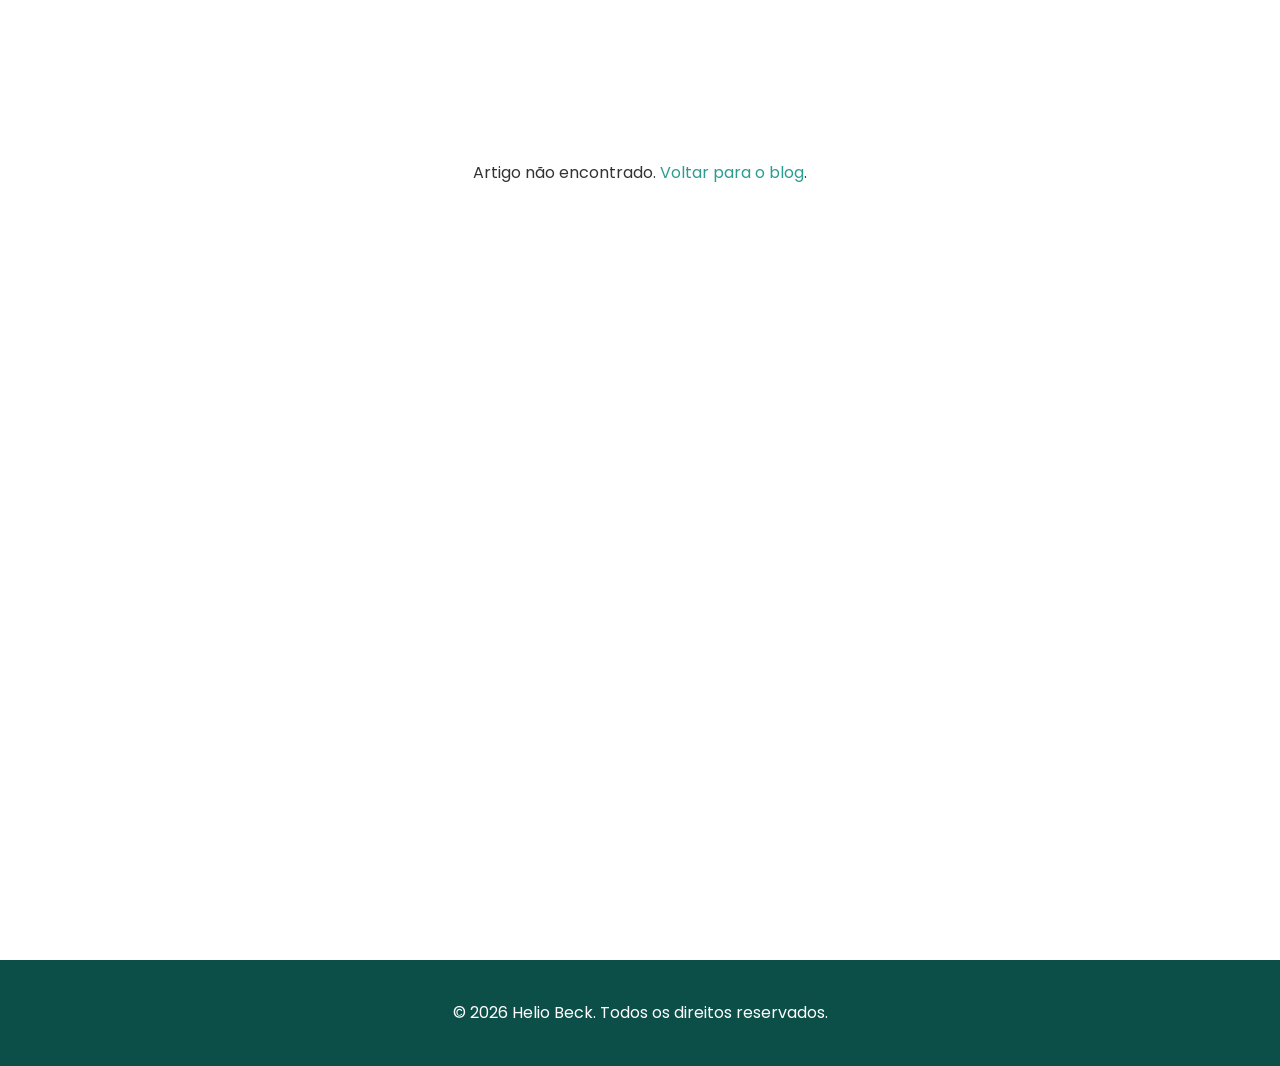
==== commit 2f78b1bf: "Links atualizados, Index e Blog finalizados e JS funcionando corretamente. Ajustar o Artigo, Respons" ====
--- a/artigo.html
+++ b/artigo.html
@@ -3,7 +3,7 @@
 <head>
     <meta charset="UTF-8">
     <meta name="viewport" content="width=device-width, initial-scale=1.0">
-    <title>Bioimpedância ou Ultrassom? | Helio Beck</title>
+    <title>Lendo Artigo | Helio Beck</title>
     
     <link rel="stylesheet" href="CSS/style.css">
     <link rel="stylesheet" href="CSS/artigo.css">
@@ -14,148 +14,8 @@
 
     <main class="post-section">
         
-        <div class="post-header container-sm">
-            <span class="post-tag">Tecnologia & Avaliação</span>
-            <h1 class="post-title">Bioimpedância ou Ultrassom? Descubra a Escolha Mais Precisa Para Avaliar Sua Composição Corporal</h1>
-            
-            <div class="post-meta">
-                <div class="author-info">
-                    <img src="IMG/WhatsApp Image 2026-03-05 at 21.30.49.jpeg" alt="Helio Beck" class="author-avatar">
-                    <div>
-                        <strong>Helio Beck</strong>
-                        <span>16 de Março de 2026 • 4 min de leitura</span>
-                    </div>
-                </div>
-            </div>
-        </div>
-
-        <div class="post-cover container">
-            <img src="https://images.unsplash.com/photo-1579684385127-1ef15d508118?ixlib=rb-1.2.1&auto=format&fit=crop&w=1200&q=80" alt="Avaliação Física com Ultrassom">
-        </div>
-
-        <article class="post-content container-sm">
-            
-            <p class="lead">Você já fez uma bioimpedância e ficou com a sensação de que os números não refletiam a realidade? Ou então subiu na balança depois de uma semana de treinos e dieta e viu o ponteiro teimosamente parado, ou até aumentado?</p>
-
-            <p>Se você busca precisão de verdade para acompanhar sua evolução, precisa conhecer o Ultrassom BodyMetrix – a tecnologia que está revolucionando a avaliação física e superando as limitações dos métodos tradicionais, incluindo a bioimpedância.</p>
-
-            <div style="text-align: center; margin: 40px 0;">
-                <a href="index.html#contato" class="btn">Quero Agendar Meu Ultrassom</a>
-            </div>
-
-            <h2>O Problema da Bioimpedância e dos Métodos Antigos</h2>
-            <p>A bioimpedância é prática, rápida e muito usada – mas será que ela é precisa? O grande problema é que esse método sofre interferência de diversos fatores do dia a dia:</p>
-            
-            <ul style="margin-bottom: 25px; padding-left: 20px;">
-                <li>O que você comeu ou bebeu antes do exame</li>
-                <li>A quantidade de cafeína ou álcool consumida</li>
-                <li>Seu nível de hidratação</li>
-                <li>Atividade física recente</li>
-                <li>Período menstrual</li>
-            </ul>
-
-            <p>Ou seja, resultados diferentes podem aparecer simplesmente porque você tomou um café antes de fazer o exame. Isso sem falar na balança, que não distingue entre um quilo de músculo e um quilo de gordura, e no adipômetro (aquele "beliscão"), que depende da técnica do avaliador, pode doer e não mostra imagem alguma do que está sendo medido.</p>
-
-            <h2>A Solução Definitiva: Ultrassom BodyMetrix</h2>
-            <p>Agora imagine um exame que utiliza a mesma tecnologia de um ultrassom médico, permitindo enxergar exatamente a camada de gordura subcutânea e a espessura do seu músculo. É isso que o BodyMetrix faz. Com uma sonda de altíssima precisão, certificada pela ANVISA e INMETRO, o exame mostra na tela do computador, em tempo real, a composição das áreas que mais importam para você.</p>
-            
-            <blockquote>
-                "E o melhor: diferente da bioimpedância, o ultrassom não sofre interferência de nada. Seu resultado é fiel, independentemente do que você comeu, bebeu, ou da fase do seu ciclo menstrual."
-            </blockquote>
-
-            <div style="text-align: center; margin: 40px 0;">
-                <a href="index.html#contato" class="btn">Quero Agendar Meu Ultrassom</a>
-            </div>
-
-            <h2>Como o Nutricionista Helio Beck pode te auxiliar?</h2>
-            <p>Como profissional com atuação em Medicina do Estilo de Vida (Lifestyle Medicine), ofereço um atendimento diferenciado que une tecnologia de ponta a um olhar humano e acolhedor. Através da avaliação por ultrassom BodyMetrix, consigo enxergar com precisão a composição do seu corpo: exatamente onde está localizada a gordura subcutânea e como está sua massa muscular.</p>
-            
-            <p>Mais do que entregar números, eu traduzo essas informações de forma clara e prática, ajudando você a entender o que realmente está acontecendo com seu corpo e quais os próximos passos para alcançar seus objetivos, seja emagrecimento, ganho de massa muscular ou simplesmente mais saúde e qualidade de vida.</p>
-
-            <h2>Quem é Helio Beck?</h2>
-            <p>Meu compromisso é proporcionar um atendimento integrativo e humanizado, onde você é avaliado como um ser único e completo. Reconheço que cada pessoa tem sua história, suas necessidades e seus desafios. Por isso, ofereço avaliações personalizadas que vão muito além do que a balança ou a bioimpedância podem mostrar.</p>
-            
-            <p>Com formação em Nutrição e especialização em Medicina do Estilo de Vida (Lifestyle Medicine), meu trabalho é focado em educação alimentar e autonomia, para que você conquiste resultados reais e duradouros, sem dietas malucas ou restrições sem sentido. A tecnologia do ultrassom BodyMetrix é mais uma ferramenta que coloco à sua disposição para que você tenha, em mãos, a informação mais precisa sobre o seu corpo.</p>
-            
-            <ul style="margin-bottom: 25px; padding-left: 20px;">
-                <li>Nutricionista com atuação em Medicina do Estilo de Vida (Lifestyle Medicine)</li>
-                <li>Criador da Mentoria Emagrecimento Consciente</li>
-                <li>Atuação focada em mudança de hábitos e autonomia alimentar</li>
-            </ul>
-
-            <h2>O que o Ultrassom BodyMetrix pode fazer por você?</h2>
-            
-            <p><strong>1. Visualização em Tempo Real</strong><br>
-            Não são números abstratos. Você vê na tela do computador a camada de gordura e a espessura do seu músculo. É a prova definitiva da sua evolução.</p>
-            
-            <p><strong>2. Precisão Inquestionável</strong><br>
-            Diferente da bioimpedância, o ultrassom não sofre interferência do seu nível de hidratação, do café que você tomou, do treino de ontem ou do período menstrual. O resultado reflete a verdade do seu corpo naquele momento.</p>
-            
-            <p><strong>3. Conforto e Segurança</strong><br>
-            Adeus beliscões dolorosos e adeus radiação. O exame é rápido, indolor e totalmente seguro.</p>
-            
-            <p><strong>4. Acompanhamento Fiel da Sua Evolução</strong><br>
-            Quer saber se está perdendo gordura e ganhando músculo? O ultrassom mostra exatamente isso, mesmo que a balança te diga o contrário. Ele detecta a hipertrofia muscular e a perda de gordura com uma precisão que outros métodos não alcançam.</p>
-
-            <div class="table-responsive" style="margin: 40px 0; border-radius: 12px; overflow: hidden; border: 1px solid #eee;">
-                <table class="comparison-table" style="margin: 0; box-shadow: none;">
-                    <thead>
-                        <tr>
-                            <th style="background-color: #f4f9f8; color: var(--secondary-color);">Bioimpedância</th>
-                            <th style="background-color: var(--secondary-color); color: white;">Ultrassom BodyMetrix</th>
-                        </tr>
-                    </thead>
-                    <tbody>
-                        <tr>
-                            <td>Sofre interferência de hidratação, cafeína, álcool, atividade física e ciclo menstrual</td>
-                            <td style="color: var(--primary-color); font-weight: bold;">Não sofre nenhuma interferência externa</td>
-                        </tr>
-                        <tr>
-                            <td>Resultados podem variar de um dia para o outro sem mudança real no corpo</td>
-                            <td style="color: var(--primary-color); font-weight: bold;">Resultado fiel à realidade do seu corpo</td>
-                        </tr>
-                        <tr>
-                            <td>Não enxerga a imagem, apenas estima por cálculo</td>
-                            <td style="color: var(--primary-color); font-weight: bold;">Visualização em tempo real da gordura e músculo</td>
-                        </tr>
-                        <tr>
-                            <td>Pode ser influenciada pela temperatura da pele e outros fatores</td>
-                            <td style="color: var(--primary-color); font-weight: bold;">Precisão certificada pela ANVISA e INMETRO</td>
-                        </tr>
-                    </tbody>
-                </table>
-            </div>
-
-            <h2>Para quem esse exame é indicado?</h2>
-            <ul style="margin-bottom: 25px; padding-left: 20px;">
-                <li>Pessoas que buscam emagrecimento e querem acompanhar a perda de gordura de forma precisa</li>
-                <li>Quem treina para hipertrofia e deseja confirmar o ganho de massa muscular</li>
-                <li>Indivíduos com exames alterados (colesterol, glicemia, triglicérides) que precisam de um diagnóstico corporal completo</li>
-                <li>Atletas e praticantes de atividades físicas que buscam performance</li>
-                <li>Qualquer pessoa que queira um raio-X detalhado da própria composição corporal</li>
-            </ul>
-
-            <h2>Como funciona a avaliação?</h2>
-            <p>A avaliação com ultrassom BodyMetrix é simples, rápida e indolor. Com uma sonda de alta precisão, percorremos as principais regiões do seu corpo e, em poucos minutos, você tem um laudo completo com a visualização das camadas de gordura e músculo.</p>
-            <p>E o melhor: você não precisa ser meu paciente de mentoria para ter acesso a essa tecnologia. Ofereço a Avaliação Física por Ultrassom BodyMetrix de forma avulsa, para quem busca o melhor em termos de diagnóstico corporal.</p>
-
-            <h2>Você leva o laudo para seus profissionais de confiança</h2>
-            <p>O relatório gerado é uma ferramenta poderosa que você pode levar para qualquer profissional da sua equipe:</p>
-            <ul style="margin-bottom: 25px; padding-left: 20px;">
-                <li><strong>Médico (nutrólogo, endocrinologista e outros):</strong> Para embasar condutas e tratamentos com dados precisos.</li>
-                <li><strong>Nutricionista:</strong> Para ajustar a dieta de forma cirúrgica, sabendo exatamente onde você precisa de mais ou menos calorias e nutrientes.</li>
-                <li><strong>Educador Físico ou Personal Trainer:</strong> Para periodizar o treino com foco nas áreas que realmente precisam de mais desenvolvimento muscular.</li>
-                <li><strong>Fisioterapeuta:</strong> Para avaliar simetrias e auxiliar na reabilitação.</li>
-            </ul>
-            
-            <p>Pense no ultrassom como um GPS para o seu corpo. Sem ele, você pode estar andando em círculos. Com ele, você traça a rota mais eficiente para chegar ao seu destino.</p>
-
-        </article>
-
-        <div class="post-cta container-sm">
-            <h3>Invista no Conhecimento Profundo do Seu Corpo</h3>
-            <p>Chegou a hora de parar de confiar em métodos imprecisos como a bioimpedância e ter acesso à tecnologia mais avançada para avaliação corporal. Agende agora mesmo sua avaliação e tenha um laudo completo que seus outros profissionais de saúde vão adorar receber.</p>
-            <a href="index.html#contato" class="btn">Quero Agendar Meu Ultrassom</a>
+        <div id="artigo-dinamico">
+            <p style="text-align: center; margin-top: 100px; font-size: 1.2rem; color: var(--primary-color);">Carregando artigo...</p>
         </div>
 
     </main>
@@ -164,5 +24,7 @@
         <p>&copy; 2026 Helio Beck. Todos os direitos reservados.</p>
     </footer>
 
+    <script src="JS/script.js"></script>
+    <script src="JS/blog.js"></script>
 </body>
 </html>
--- a/CSS/style.css
+++ b/CSS/style.css
@@ -1253,8 +1253,9 @@
 
 .vitrine-img {
     position: relative;
-    height: 200px;
+    height: 160px;
     overflow: hidden;
+    border-bottom: 1px solid rgba(0,0,0,0.05); /* Uma linhazinha sutil para separar a foto do texto */
 }
 
 .vitrine-img img {
@@ -1284,7 +1285,7 @@
 }
 
 .vitrine-content {
-    padding: 25px;
+    padding: 20px 25px 25px 25px;
     display: flex;
     flex-direction: column;
     flex-grow: 1;
@@ -1340,6 +1341,40 @@
 
 .vitrine-footer {
     text-align: center;
+}
+
+/* Animação suave para a entrada dos posts */
+.fade-in {
+    animation: fadeInSuave 0.6s ease-out forwards;
+    opacity: 0; /* Começa invisível */
+}
+
+@keyframes fadeInSuave {
+    0% { 
+        opacity: 0; 
+        transform: translateY(20px); /* Começa um pouco mais para baixo */
+    }
+    100% { 
+        opacity: 1; 
+        transform: translateY(0); /* Volta para a posição original */
+    }
+}
+
+/* Evita que o footer pule enquanto o JavaScript busca os posts na API */
+.vitrine-section {
+    min-height: 70vh; /* Segura o espaço! Garante que a seção ocupe pelo menos 70% da altura do monitor */
+    display: flex;
+    flex-direction: column;
+}
+
+/* Empurra o footer de forma segura usando cálculo matemático */
+.vitrine-section, .post-section {
+    /* Pega 100% da altura da tela e subtrai o tamanho aproximado do Header e do Footer */
+    min-height: calc(100vh - 250px); 
+}
+
+#grid-do-blog {
+    flex-grow: 1; /* Faz a grade empurrar a paginação lá pro fundo */
 }
 
 /* Botão Vazado (Outline) para o link de ver todos */
--- a/CSS/artigo.css
+++ b/CSS/artigo.css
@@ -162,6 +162,80 @@
     transform: translateY(-3px);
 }
 
+/* ========================================== */
+/* PENTE FINO: PÁGINA DO ARTIGO               */
+/* ========================================== */
+
+/* 1. Evita o pulo do Footer enquanto carrega */
+.post-section {
+    min-height: 100vh; 
+    padding-bottom: 60px;
+}
+
+/* 2. A "Coluna de Leitura" (Trava a largura para não cansar os olhos) */
+.container-sm {
+    max-width: 800px;
+    margin: 0 auto;
+    padding: 0 25px; /* Evita que o texto cole na borda no celular */
+}
+
+/* 3. Imagem de Capa do Artigo */
+.post-cover {
+    margin: 40px auto;
+    max-width: 1000px; /* A foto pode ser um pouco mais larga que o texto para dar destaque */
+    border-radius: 15px;
+    overflow: hidden;
+    box-shadow: 0 10px 30px rgba(0,0,0,0.1);
+}
+
+.post-cover img {
+    width: 100%;
+    height: auto;
+    max-height: 500px;
+    object-fit: cover;
+    display: block;
+}
+
+/* 4. Tipografia de Leitura Premium (Espaçamentos e Tamanhos) */
+.post-content p {
+    font-size: 1.15rem; /* Letra um pouquinho maior para facilitar a leitura */
+    line-height: 1.8;   /* Espaço generoso entre as linhas */
+    color: #444;        /* Um cinza bem escuro (não preto puro) descansa a vista */
+    margin-bottom: 25px;
+}
+
+.post-content h2 {
+    font-size: 1.8rem;
+    color: var(--secondary-color);
+    margin-top: 50px;
+    margin-bottom: 20px;
+}
+
+/* 5. Citação (Blockquote) elegante */
+.post-content blockquote {
+    border-left: 5px solid var(--primary-color);
+    background-color: #f4f9f8;
+    padding: 25px 30px;
+    margin: 40px 0;
+    font-size: 1.2rem;
+    font-style: italic;
+    color: #333;
+    border-radius: 0 10px 10px 0;
+}
+
+/* 6. Listas e Tópicos */
+.post-content ul, .post-content ol {
+    margin-bottom: 30px;
+    padding-left: 20px;
+}
+
+.post-content li {
+    font-size: 1.15rem;
+    line-height: 1.8;
+    color: #444;
+    margin-bottom: 10px;
+}
+
 /* Responsividade do Artigo */
 @media (max-width: 768px) {
     .post-title { font-size: 2.2rem; }
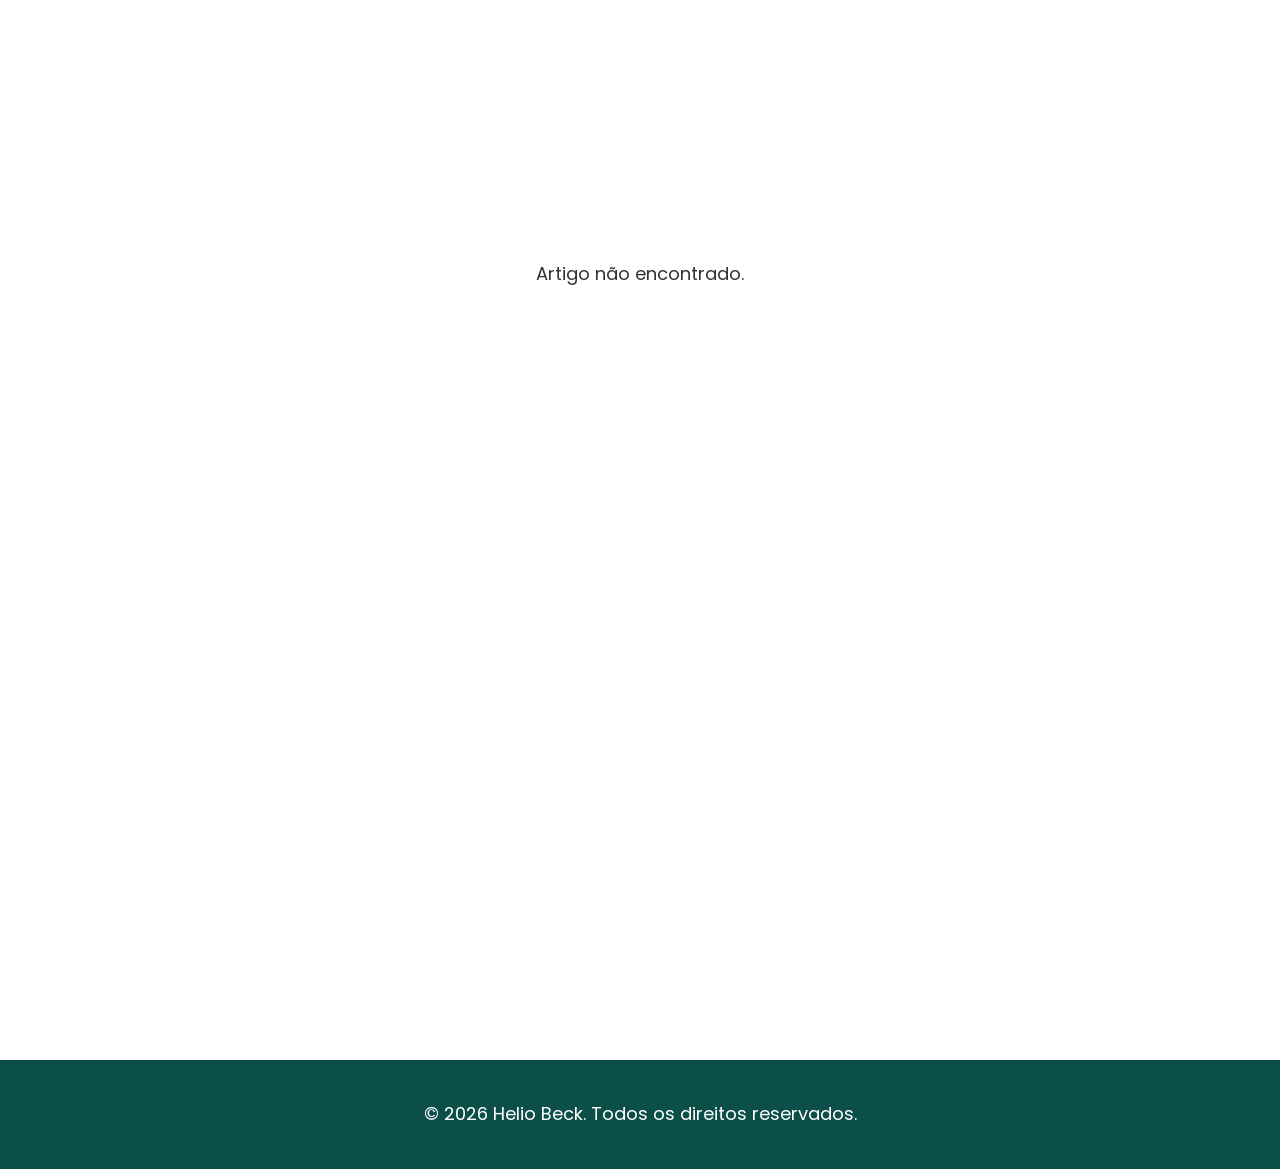
==== commit bcaa3d60: "TAG do google adicionada, alteração nos pacotes e titulo da página" ====
--- a/artigo.html
+++ b/artigo.html
@@ -1,30 +1,42 @@
 <!DOCTYPE html>
 <html lang="pt-BR">
+
 <head>
     <meta charset="UTF-8">
     <meta name="viewport" content="width=device-width, initial-scale=1.0">
     <title>Lendo Artigo | Helio Beck</title>
-    
+
     <link rel="stylesheet" href="CSS/style.css">
     <link rel="stylesheet" href="CSS/artigo.css">
-    
+
     <link href="https://fonts.googleapis.com/css2?family=Poppins:wght@300;400;600;700&display=swap" rel="stylesheet">
+    <!-- Google tag (gtag.js) -->
+    <script async src="https://www.googletagmanager.com/gtag/js?id=AW-17998447300"></script>
+    <script>
+        window.dataLayer = window.dataLayer || [];
+        function gtag() { dataLayer.push(arguments); }
+        gtag('js', new Date());
+
+        gtag('config', 'AW-17998447300');
+    </script>
 </head>
+
 <body>
 
     <main class="post-section">
-        
+
         <div id="artigo-dinamico">
-            <p style="text-align: center; margin-top: 100px; font-size: 1.2rem; color: var(--primary-color);">Carregando artigo...</p>
+            <p class="loading-text">Carregando artigo...</p>
         </div>
 
     </main>
 
-    <footer style="background-color: var(--secondary-color); padding: 40px 0; text-align: center; color: white; margin-top: 60px;">
+    <footer class="artigo-footer">
         <p>&copy; 2026 Helio Beck. Todos os direitos reservados.</p>
     </footer>
 
     <script src="JS/script.js"></script>
     <script src="JS/blog.js"></script>
 </body>
+
 </html>
--- a/CSS/style.css
+++ b/CSS/style.css
@@ -1,6 +1,6 @@
 /* ==================================================
    HELIO BECK - LIFESTYLE MEDICINE & NUTRITION
-   Autor: Arthur Alvarenga
+   Autor: Luiggi Benso
 ================================================== */
 
 /* --- Reset e Variáveis --- */
@@ -19,9 +19,12 @@
     box-sizing: border-box;
 }
 
-html {
+html, body {
+    width: 100%;
+    max-width: 100%;
+    overflow-x: hidden; 
+    position: relative;
     scroll-behavior: smooth;
-    scroll-padding-top: 80px;
 }
 
 body {
@@ -29,6 +32,7 @@
     color: var(--text-color);
     line-height: 1.6;
     background-color: var(--white);
+    padding-top: 100px; /* Empurra o site para baixo para o header fixo não cobrir */
 }
 
 a {
@@ -44,6 +48,10 @@
 img {
     max-width: 100%;
     display: block;
+}
+
+#metodos, #pacotes, #lifestyle, #vitrine-blog {
+    scroll-margin-top: -80px; 
 }
 
 /* --- Layout Geral --- */
@@ -81,10 +89,12 @@
 header {
     background-color: var(--white);
     box-shadow: 0 2px 10px rgba(11, 79, 72, 0.1);
-    position: fixed;
+    position: fixed !important;
     width: 100%;
     top: 0;
-    z-index: 1000;
+    left: 0;
+    z-index: 1002;
+    transition: all 0.3s ease;
 }
 
 .logo-link {
@@ -138,14 +148,13 @@
 
 /* --- HERO SECTION --- */
 .hero {
-    min-height: 100vh;
+    min-height: calc(100vh - 100px); /* Garante a altura perfeita descontando o header */
     width: 100%;
     display: flex;
     align-items: center;
     justify-content: center;
     text-align: center;
-    padding-top: 100px;
-    padding-bottom: 0px;
+    padding: 40px 15px;
     position: relative;
     overflow: hidden;
     color: var(--white);
@@ -171,6 +180,13 @@
 .hero-content {
     z-index: 2;
     position: relative;
+    display: flex;
+    flex-direction: column;
+    align-items: center;
+    text-align: center;
+    width: 100%;
+    gap: 20px;
+    margin-top: -60px; /* O ajuste fino ótico para subir um pouco o bloco */
 }
 
 .hero-subtitle {
@@ -687,7 +703,7 @@
 /* --- CARDS SECUNDÁRIOS (Ultrassom e Ebook) --- */
 .cards-secundarios-grid {
     display: grid;
-    grid-template-columns: 1fr 1fr;
+    grid-template-columns: 1fr 1fr; /* Força os dois lado a lado no desktop */
     gap: 30px;
     margin-top: 50px;
     align-items: stretch;
@@ -1219,6 +1235,13 @@
 .vitrine-section {
     background-color: var(--white);
     padding-bottom: 120px;
+    min-height: 70vh; 
+    display: flex;
+    flex-direction: column;
+}
+
+.vitrine-section, .post-section {
+    min-height: calc(100vh - 250px); 
 }
 
 .vitrine-header {
@@ -1228,7 +1251,6 @@
 
 .vitrine-grid {
     display: grid;
-    /* Divide em exatas 3 colunas no desktop */
     grid-template-columns: repeat(auto-fit, minmax(300px, 1fr));
     gap: 30px;
     margin-bottom: 50px;
@@ -1255,7 +1277,7 @@
     position: relative;
     height: 160px;
     overflow: hidden;
-    border-bottom: 1px solid rgba(0,0,0,0.05); /* Uma linhazinha sutil para separar a foto do texto */
+    border-bottom: 1px solid rgba(0,0,0,0.05); 
 }
 
 .vitrine-img img {
@@ -1343,41 +1365,15 @@
     text-align: center;
 }
 
-/* Animação suave para a entrada dos posts */
 .fade-in {
     animation: fadeInSuave 0.6s ease-out forwards;
-    opacity: 0; /* Começa invisível */
-}
-
-@keyframes fadeInSuave {
-    0% { 
-        opacity: 0; 
-        transform: translateY(20px); /* Começa um pouco mais para baixo */
-    }
-    100% { 
-        opacity: 1; 
-        transform: translateY(0); /* Volta para a posição original */
-    }
-}
-
-/* Evita que o footer pule enquanto o JavaScript busca os posts na API */
-.vitrine-section {
-    min-height: 70vh; /* Segura o espaço! Garante que a seção ocupe pelo menos 70% da altura do monitor */
-    display: flex;
-    flex-direction: column;
-}
-
-/* Empurra o footer de forma segura usando cálculo matemático */
-.vitrine-section, .post-section {
-    /* Pega 100% da altura da tela e subtrai o tamanho aproximado do Header e do Footer */
-    min-height: calc(100vh - 250px); 
+    opacity: 0; 
 }
 
 #grid-do-blog {
-    flex-grow: 1; /* Faz a grade empurrar a paginação lá pro fundo */
-}
-
-/* Botão Vazado (Outline) para o link de ver todos */
+    flex-grow: 1; 
+}
+
 .btn-outline-teal {
     display: inline-block;
     padding: 15px 40px;
@@ -1600,7 +1596,7 @@
 .legal-links a { color: rgba(255,255,255,0.5); margin-left: 20px; }
 .legal-links a:hover { color: var(--white); }
 
-/* --- ANIMAÇÕES (KEYFRAMES) --- */
+/* --- ANIMAÇÕES --- */
 @keyframes gradientBG {
     0% { background-position: 0% 50%; }
     50% { background-position: 100% 50%; }
@@ -1618,88 +1614,138 @@
     100% { transform: translateY(0); }
 }
 
-/* ==================================================
-   RESPONSIVIDADE (MEDIA QUERIES CENTRALIZADAS)
-================================================== */
-
-/* --- TABLETS E TELAS MENORES (Até 992px) --- */
-@media (max-width: 992px) {
-    /* Sobre Mim */
-    .sobre-container { flex-direction: column; gap: 40px; }
-    .sobre-image { text-align: center; }
-    .pilares-grid { grid-template-columns: 1fr; }
+@keyframes fadeInSuave {
+    0% { opacity: 0; transform: translateY(20px); }
+    100% { opacity: 1; transform: translateY(0); }
+}
+
+@keyframes slideDownMenu {
+    from { opacity: 0; transform: translateY(-15px); }
+    to { opacity: 1; transform: translateY(0); }
+}
+
+/* ==========================================================================
+   AJUSTES GLOBAIS DE ESTRUTURA (VERSÃO FINAL)
+========================================================================== */
+
+/* Trava Global e Header Fixo */
+html, body {
+    width: 100%; max-width: 100%; overflow-x: hidden; 
+}
+
+header {
+    position: fixed !important; top: 0; left: 0; width: 100%; z-index: 1002;
+}
+
+body { padding-top: 100px; }
+
+/* Ajuste do Hero (Centro Ótico) */
+.hero {
+    min-height: calc(100vh - 100px); padding: 40px 15px;
+}
+
+.hero-content {
+    display: flex; flex-direction: column; align-items: center; text-align: center;
+    width: 100%; gap: 20px; margin-top: -60px; 
+}
+
+/* Cards Secundários (Lado a lado no Desktop) */
+.cards-secundarios-grid {
+    display: grid; grid-template-columns: 1fr 1fr; gap: 30px; align-items: stretch; margin-top: 40px; 
+}
+
+/* ==========================================================================
+   MEDIA QUERIES (PONTOS DE QUEBRA)
+========================================================================== */
+
+/* --- 1. LAPTOPS PEQUENOS, IPADS E TABLETS (Até 1280px) --- */
+@media (max-width: 1280px) {
+    /* O "BOTÃO MÁGICO": Aumenta a base de 16px para 18px. Tudo que usa 'rem' cresce! */
+    html { font-size: 18px; }
+
+    section { padding: 80px 5%; } 
     
-    /* Tecnologia */
-    .tech-content { flex-direction: column; }
+    /* O SALVADOR DO MENU (Ativa o Hambúrguer no iPad) */
+    .menu-toggle {
+        display: block; cursor: pointer; font-size: 2rem; font-weight: 300; color: var(--primary-color); z-index: 1001;
+    }
+    .nav-links {
+        display: none; flex-direction: column; position: absolute; top: 100%; left: 5%; width: 90%; 
+        background-color: var(--white); padding: 30px; box-shadow: 0 15px 30px rgba(0,0,0,0.15); 
+        gap: 25px; text-align: center; border-radius: 0 0 20px 20px; border-top: 1px solid #eee; z-index: 1000;
+    }
+    .nav-links.active { display: flex; animation: slideDownMenu 0.3s ease forwards; }
+
+    /* O SALVADOR DA VIÚVA DOS PACOTES */
+    .pricing-grid { grid-template-columns: 1fr 1fr; justify-content: center; }
+    .pricing-card:last-child {
+        grid-column: span 2; justify-self: center; width: 100%; max-width: 450px; 
+    }
+    
+    /* AJUSTES DE GRID E CONTEÚDO (Passando para formato vertical) */
+    .sobre-container { flex-direction: column; gap: 50px; text-align: center; }
+    .sobre-image { order: -1; } 
+    .sobre-image img, .tech-image-wrapper img { max-width: 90%; margin: 0 auto; display: block; }
+    .pilares-grid { grid-template-columns: 1fr; text-align: left; }
+    
+    .tech-content { flex-direction: column; text-align: center; gap: 40px; }
     .tech-image-wrapper { width: 100%; max-width: 500px; margin: 0 auto; }
+    .tech-benefits-list { text-align: left; }
     
-    /* Cards Secundários (Ultrassom e Ebook) */
-    .cards-secundarios-grid { grid-template-columns: 1fr; gap: 20px; }
-    .card-ebook-destaque { flex-direction: column; text-align: center; padding: 40px 20px; }
+    .card-ebook-destaque, .card-ultrassom { 
+        display: flex; flex-direction: column; align-items: center; text-align: center; padding: 40px 20px; 
+    }
     .ebook-info { align-items: center; }
     .tag-gratis-reversa { align-self: center; }
-}
-
-/* --- MOBILE GERAL (Até 768px) --- */
+    .card-ultrassom-footer { display: flex; flex-direction: column; align-items: center; gap: 20px; width: 100%; }
+}
+
+/* --- 2. MOBILE GERAL E FOOTER BLINDADO (Até 768px) --- */
 @media (max-width: 768px) {
-    /* Header e Nav (Menu Hambúrguer) */
-    .hero-content h1 { font-size: 2.5rem; }
+    /* Desliga o Zoom do iPad e volta ao tamanho normal para celulares */
+    html { font-size: 16px; }
+
+    .hero-content h1 { font-size: 2.8rem; }
     
-    .menu-toggle {
-        display: block;
-        cursor: pointer;
-        font-size: 1.8rem;
-        color: var(--secondary-color);
+    /* Força 1 coluna em todos os grids */
+    .journey-grid, .pillars-grid, .mentorship-details, .path-grid, .faq-grid, .vitrine-grid, .cards-secundarios-grid { 
+        grid-template-columns: 1fr; 
     }
     
-    .nav-links {
-        position: absolute;
-        top: 100px;
-        right: 0;
-        height: calc(100vh - 100px);
-        background-color: var(--white);
-        display: flex;
-        flex-direction: column;
-        align-items: center;
-        justify-content: center;
-        width: 70%;
-        transform: translateX(100%);
-        transition: transform 0.3s ease-in-out;
-        box-shadow: -5px 0 15px rgba(0,0,0,0.1);
+    /* Libera a Viúva dos pacotes para ocupar 1 coluna normal */
+    .pricing-grid { grid-template-columns: 1fr; max-width: 500px; margin: 0 auto; }
+    .pricing-card:last-child { grid-column: auto; justify-self: stretch; max-width: 100%; }
+
+    .instagram-card { flex-direction: column; text-align: center; padding: 35px 20px; }
+    .insta-action { margin-top: 20px; width: 100%; }
+
+    /* FOOTER BLINDADO NO CENTRO */
+    .footer-grid { grid-template-columns: 1fr; gap: 40px; }
+    .footer-col, .brand-col, .contact-col { 
+        display: flex !important; flex-direction: column !important; align-items: center !important; text-align: center !important; width: 100%;
     }
+    .brand-mission { margin: 15px auto 20px auto !important; }
+    .social-icons-footer { display: flex; justify-content: center !important; width: 100%; gap: 15px; }
+    .bottom-container { flex-direction: column; gap: 15px; text-align: center; }
+}
+
+/* --- 3. UTI CELULARES PEQUENOS (Até 480px) --- */
+@media (max-width: 480px) {
+    section { overflow: hidden; } 
+    .hero-content h1 { font-size: 2.2rem !important; }
+    h2 { font-size: 1.8rem !important; }
+    .price-display { font-size: 2.5rem !important; }
+    .checkout-box { padding: 30px 15px; }
     
-    .nav-links li { margin: 20px 0; opacity: 0; }
-    .nav-links.active { transform: translateX(0%); }
-    .nav-links.active li { opacity: 1; transition: opacity 0.5s ease 0.2s; }
-
-    /* Grids e Espaçamentos */
-    .pillars-grid { grid-template-columns: 1fr 1fr; }
-    .mentorship-details { grid-template-columns: 1fr; }
-    .faq-grid { grid-template-columns: 1fr; }
-    
-    /* Tabela Comparativa */
-    .comparison-wrapper { padding: 20px; margin-top: 50px; }
-    .comparison-header h3 { font-size: 1.5rem; }
-    
-    /* Mentoria Checkout */
-    .checkout-box { padding: 40px 20px; }
-    .price-display { font-size: 3.5rem; }
-    
-    /* Banner Instagram */
-    .instagram-card { flex-direction: column; text-align: center; padding: 35px 20px; }
-    .insta-icon { margin-bottom: 10px; }
-    .insta-action { width: 100%; margin-top: 15px; }
-    .btn-insta { width: 100%; display: block; }
-    
-    /* Footer */
-    .footer-grid { grid-template-columns: 1fr; text-align: center; gap: 40px; }
-    .brand-col, .contact-col { text-align: center; }
-    .brand-mission { margin: 0 auto 25px auto; }
-    .bottom-container { flex-direction: column; gap: 15px; }
-    .legal-links a { margin: 0 10px; }
-}
-
-/* --- MOBILE PEQUENO (Até 500px) --- */
-@media (max-width: 500px) {
-    .pillars-grid { grid-template-columns: 1fr; }
+    /* Botões 100% da tela */
+    .btn, .btn-primary, .btn-zap, .btn-teal, .nav-btn, .pricing-btn, .checkout-btn, .btn-insta { 
+        width: 100%; display: flex; justify-content: center; box-sizing: border-box;
+    }
+}
+
+/* --- 4. SUPER UTI (Abaixo de 380px) --- */
+@media (max-width: 380px) {
+    .nav-container { display: flex !important; justify-content: space-between !important; align-items: center !important; flex-wrap: nowrap !important; }
+    .logo-img { max-width: 130px !important; height: auto !important; }
+    .menu-toggle { font-size: 1.8rem !important; margin-left: 10px !important; }
 }
--- a/CSS/artigo.css
+++ b/CSS/artigo.css
@@ -1,21 +1,29 @@
-/* ========================================== */
-/* PÁGINA DO ARTIGO (MOLDE DE LEITURA)        */
+/* ========================================================================== */
+/* PÁGINA DO ARTIGO (MOLDE DE LEITURA & HEADLESS CMS)
+/* ========================================================================== */
+
+/* ========================================== */
+/* 1. LAYOUT GERAL E CONTAINERS               */
 /* ========================================== */
 
 .post-section {
     padding-top: 60px; /* Compensa o header fixo */
     padding-bottom: 80px;
     background-color: var(--white);
-}
-
-/* Container mais estreito perfeito para leitura */
+    min-height: 100vh; /* Evita o pulo do Footer enquanto carrega */
+}
+
+/* A "Coluna de Leitura" (Trava a largura para não cansar os olhos) */
 .container-sm {
     max-width: 800px;
     margin: 0 auto;
-    padding: 0 20px;
-}
-
-/* --- Cabeçalho do Artigo --- */
+    padding: 0 25px; /* Respiro lateral no celular */
+}
+
+/* ========================================== */
+/* 2. CABEÇALHO DO ARTIGO (HEADER E META)     */
+/* ========================================== */
+
 .post-header {
     text-align: center;
     margin-bottom: 40px;
@@ -62,6 +70,9 @@
     height: 60px;
     border-radius: 50%;
     object-fit: cover;
+    object-position: 50% 1%; 
+    image-rendering: -webkit-optimize-contrast; /* Melhora nitidez */
+    image-rendering: crisp-edges;
 }
 
 .author-info strong {
@@ -75,117 +86,16 @@
     font-size: 0.9rem;
 }
 
-/* --- Capa --- */
-.post-cover {
-    margin-bottom: 50px;
-}
-
-.post-cover img {
-    width: 100%;
-    max-height: 600px;
-    object-fit: cover;
-    border-radius: 20px;
-    box-shadow: 0 10px 30px rgba(0,0,0,0.05);
-}
-
-/* --- Corpo do Texto --- */
-.post-content {
-    font-size: 1.15rem; /* Letra maior para leitura confortável */
-    color: #444;
-    line-height: 1.8;
-}
-
-.post-content p {
-    margin-bottom: 25px;
-}
-
-.post-content .lead {
-    font-size: 1.4rem;
-    color: var(--secondary-color);
-    font-weight: 300;
-    line-height: 1.6;
-    margin-bottom: 40px;
-}
-
-.post-content h2 {
-    text-align: left;
-    font-size: 2rem;
-    margin: 50px 0 20px 0;
-    color: var(--secondary-color);
-}
-
-.post-content h2::after {
-    display: none; /* Remove a barrinha verde dos subtítulos internos */
-}
-
-.post-content blockquote {
-    font-size: 1.4rem;
-    font-style: italic;
-    color: var(--primary-color);
-    border-left: 5px solid var(--primary-color);
-    padding: 20px 30px;
-    margin: 40px 0;
-    background-color: #f8fcfb;
-    border-radius: 0 12px 12px 0;
-}
-
-/* --- Call to Action Final --- */
-.post-cta {
-    margin-top: 60px;
-    background: linear-gradient(135deg, var(--secondary-color), var(--primary-color));
-    padding: 50px;
-    border-radius: 20px;
-    text-align: center;
-    color: var(--white);
-    box-shadow: 0 15px 30px rgba(11, 79, 72, 0.15);
-}
-
-.post-cta h3 {
-    color: var(--white);
-    font-size: 2rem;
-    margin-bottom: 15px;
-}
-
-.post-cta p {
-    font-size: 1.1rem;
-    margin-bottom: 30px;
-    color: rgba(255,255,255,0.9);
-}
-
-.post-cta .btn {
-    background-color: var(--white);
-    color: var(--secondary-color);
-}
-
-.post-cta .btn:hover {
-    background-color: #f0f0f0;
-    transform: translateY(-3px);
-}
-
-/* ========================================== */
-/* PENTE FINO: PÁGINA DO ARTIGO               */
-/* ========================================== */
-
-/* 1. Evita o pulo do Footer enquanto carrega */
-.post-section {
-    min-height: 100vh; 
-    padding-bottom: 60px;
-}
-
-/* 2. A "Coluna de Leitura" (Trava a largura para não cansar os olhos) */
-.container-sm {
-    max-width: 800px;
-    margin: 0 auto;
-    padding: 0 25px; /* Evita que o texto cole na borda no celular */
-}
-
-/* 3. Imagem de Capa do Artigo */
+/* ========================================== */
+/* 3. IMAGEM DE CAPA                          */
+/* ========================================== */
+
 .post-cover {
     margin: 40px auto;
-    max-width: 1000px; /* A foto pode ser um pouco mais larga que o texto para dar destaque */
+    max-width: 1000px; /* Levemente mais larga que o texto para destaque */
     border-radius: 15px;
     overflow: hidden;
-    box-shadow: 0 10px 30px rgba(0,0,0,0.1);
+    box-shadow: 0 10px 30px rgba(0,0,0,0.05);
 }
 
 .post-cover img {
@@ -196,22 +106,73 @@
     display: block;
 }
 
-/* 4. Tipografia de Leitura Premium (Espaçamentos e Tamanhos) */
+/* ========================================== */
+/* 4. CORPO DO TEXTO (PADRÃO DE LEITURA WP)   */
+/* ========================================== */
+
+.post-content {
+    color: #333333; /* Cinza escuro descansa a vista */
+    font-size: 1.15rem; /* Letra num tamanho confortável para leitura longa */
+    line-height: 1.8; /* Bastante espaço entre as linhas */
+}
+
 .post-content p {
-    font-size: 1.15rem; /* Letra um pouquinho maior para facilitar a leitura */
-    line-height: 1.8;   /* Espaço generoso entre as linhas */
-    color: #444;        /* Um cinza bem escuro (não preto puro) descansa a vista */
-    margin-bottom: 25px;
-}
-
+    margin-bottom: 25px; /* Respiro generoso entre parágrafos */
+}
+
+/* Texto de introdução (Opcional se o Helio usar a classe .lead) */
+.post-content .lead {
+    font-size: 1.4rem;
+    color: var(--secondary-color);
+    font-weight: 300;
+    line-height: 1.6;
+    margin-bottom: 40px;
+}
+
+/* Subtítulos */
 .post-content h2 {
     font-size: 1.8rem;
     color: var(--secondary-color);
-    margin-top: 50px;
-    margin-bottom: 20px;
-}
-
-/* 5. Citação (Blockquote) elegante */
+    margin-top: 50px; 
+    margin-bottom: 20px; 
+    font-weight: 700;
+    text-align: left;
+}
+
+.post-content h2::after {
+    display: none; /* Remove a barrinha verde global dos subtítulos internos */
+}
+
+.post-content h3 {
+    font-size: 1.4rem;
+    color: #2c2c2c;
+    margin-top: 40px;
+    margin-bottom: 15px;
+    font-weight: 600;
+}
+
+/* Imagens no meio do texto */
+.post-content img {
+    max-width: 100%;
+    height: auto;
+    border-radius: 8px;
+    margin: 35px 0;
+    box-shadow: 0 4px 15px rgba(0, 0, 0, 0.08);
+    display: block;
+}
+
+/* Listas */
+.post-content ul, 
+.post-content ol {
+    margin-bottom: 30px;
+    padding-left: 20px;
+}
+
+.post-content li {
+    margin-bottom: 10px;
+}
+
+/* Citações */
 .post-content blockquote {
     border-left: 5px solid var(--primary-color);
     background-color: #f4f9f8;
@@ -223,24 +184,197 @@
     border-radius: 0 10px 10px 0;
 }
 
-/* 6. Listas e Tópicos */
-.post-content ul, .post-content ol {
-    margin-bottom: 30px;
-    padding-left: 20px;
-}
-
-.post-content li {
-    font-size: 1.15rem;
-    line-height: 1.8;
+/* Links no texto */
+.post-content a {
+    color: #25D366; 
+    text-decoration: underline;
+    text-decoration-color: rgba(37, 211, 102, 0.3);
+    text-underline-offset: 3px;
+    font-weight: 500;
+    transition: all 0.3s ease;
+}
+
+.post-content a:hover {
+    color: #1ebc59;
+    text-decoration-color: #1ebc59;
+}
+
+/* ========================================== */
+/* 5. TABELAS (RESPONSIVAS E ELEGANTES)       */
+/* ========================================== */
+
+.post-content table {
+    width: 100%;
+    border-collapse: separate; 
+    border-spacing: 0;
+    margin: 35px 0;
+    font-size: 1rem;
+    background-color: #ffffff;
+    box-shadow: 0 6px 20px rgba(0, 0, 0, 0.05);
+    border-radius: 10px;
+    overflow: hidden;
+    border: 3px solid #158c40; /* Verde Escuro da Clínica */
+}
+
+.post-content table thead {
+    background-color: #158c40; 
+    color: #ffffff;
+}
+
+.post-content table th {
+    padding: 18px 20px;
+    text-align: left;
+    font-weight: 600;
+    text-transform: uppercase;
+    font-size: 0.9rem;
+    letter-spacing: 0.5px;
+    border-bottom: none; 
+}
+
+.post-content table td {
+    padding: 16px 20px;
+    text-align: left;
+    border-bottom: 1px solid #eeeeee;
+    line-height: 1.5;
     color: #444;
-    margin-bottom: 10px;
-}
-
-/* Responsividade do Artigo */
+}
+
+.post-content table tbody tr:last-of-type td {
+    border-bottom: none; 
+}
+
+.post-content table tbody tr:hover td {
+    background-color: #f4f9f8; 
+    transition: background-color 0.2s ease;
+}
+
+/* ========================================== */
+/* 6. BOTÕES INJETADOS PELO JS (PULSANTES)    */
+/* ========================================== */
+
+.cta-artigo {
+    text-align: center;
+    margin: 30px 0;
+    padding: 25px 30px; 
+    background-color: #f4f9f8; 
+    border-radius: 8px;
+}
+
+.cta-artigo p {
+    font-size: 0.95rem; 
+    color: #555;
+    margin-bottom: 15px;
+    font-weight: 500;
+}
+
+.btn-agendar-artigo {
+    display: inline-block;
+    background-color: #128C7E; 
+    color: white !important;
+    font-size: 0.9rem;
+    font-weight: 600;
+    padding: 12px 28px;
+    border-radius: 50px;
+    text-decoration: none !important; 
+    box-shadow: 0 4px 15px rgba(18, 140, 126, 0.3);
+    animation: pulsarBotao 2s infinite ease-in-out; 
+    transition: all 0.3s ease; 
+}
+
+.btn-agendar-artigo:hover {
+    background-color: #075E54; 
+    animation: none; 
+    transform: translateY(-2px); 
+    text-decoration: none !important; 
+}
+
+@keyframes pulsarBotao {
+    0% { transform: scale(1); }
+    50% { transform: scale(1.03); } 
+    100% { transform: scale(1); }
+}
+
+/* ========================================== */
+/* 7. CTA FINAL (INVISTA NA SUA SAÚDE)        */
+/* ========================================== */
+
+.post-cta {
+    margin-top: 60px;
+    background: linear-gradient(135deg, var(--secondary-color), var(--primary-color));
+    padding: 50px;
+    border-radius: 20px;
+    text-align: center;
+    color: var(--white);
+    box-shadow: 0 15px 30px rgba(11, 79, 72, 0.15);
+}
+
+.post-cta h3 {
+    color: var(--white);
+    font-size: 2rem;
+    margin-top: 0;
+    margin-bottom: 15px;
+}
+
+.post-cta p {
+    font-size: 1.1rem;
+    margin-bottom: 25px !important; /* Aproxima o texto do botão */
+    color: rgba(255,255,255,0.9);
+}
+
+/* Conserto Cirúrgico do Botão Final */
+.post-cta .btn {
+    background-color: var(--white);
+    color: var(--secondary-color);
+    display: inline-block !important; 
+    margin: 0 auto !important; /* Centraliza perfeitamente */
+    padding: 15px 30px !important; 
+    line-height: 1.2 !important; 
+    vertical-align: middle !important;
+    transition: all 0.3s ease;
+}
+
+.post-cta .btn:hover {
+    background-color: #f0f0f0;
+    transform: translateY(-3px);
+}
+
+/* ========================================== */
+/* 8. RESPONSIVIDADE (MODO CELULAR)           */
+/* ========================================== */
+
 @media (max-width: 768px) {
+    /* Ajustes de Título e Texto */
     .post-title { font-size: 2.2rem; }
     .post-content { font-size: 1.05rem; }
     .post-content .lead { font-size: 1.2rem; }
+    
+    /* Ajuste da Caixa Final */
     .post-cta { padding: 40px 20px; }
     .post-cta h3 { font-size: 1.6rem; }
+    
+    /* A Mágica da Tabela (Rolagem lateral) */
+    .post-content table {
+        display: block; 
+        overflow-x: auto; 
+        white-space: nowrap; 
+    }
+}
+
+/* ========================================== */
+/* 9. ESTILOS DE SUPORTE (LOADING E FOOTER)   */
+/* ========================================== */
+
+.loading-text {
+    text-align: center;
+    margin-top: 100px;
+    font-size: 1.2rem;
+    color: var(--primary-color);
+}
+
+.artigo-footer {
+    background-color: var(--secondary-color);
+    padding: 40px 0;
+    text-align: center;
+    color: white;
+    margin-top: 60px; /* Garante que o rodapé não cole no conteúdo */
 }
